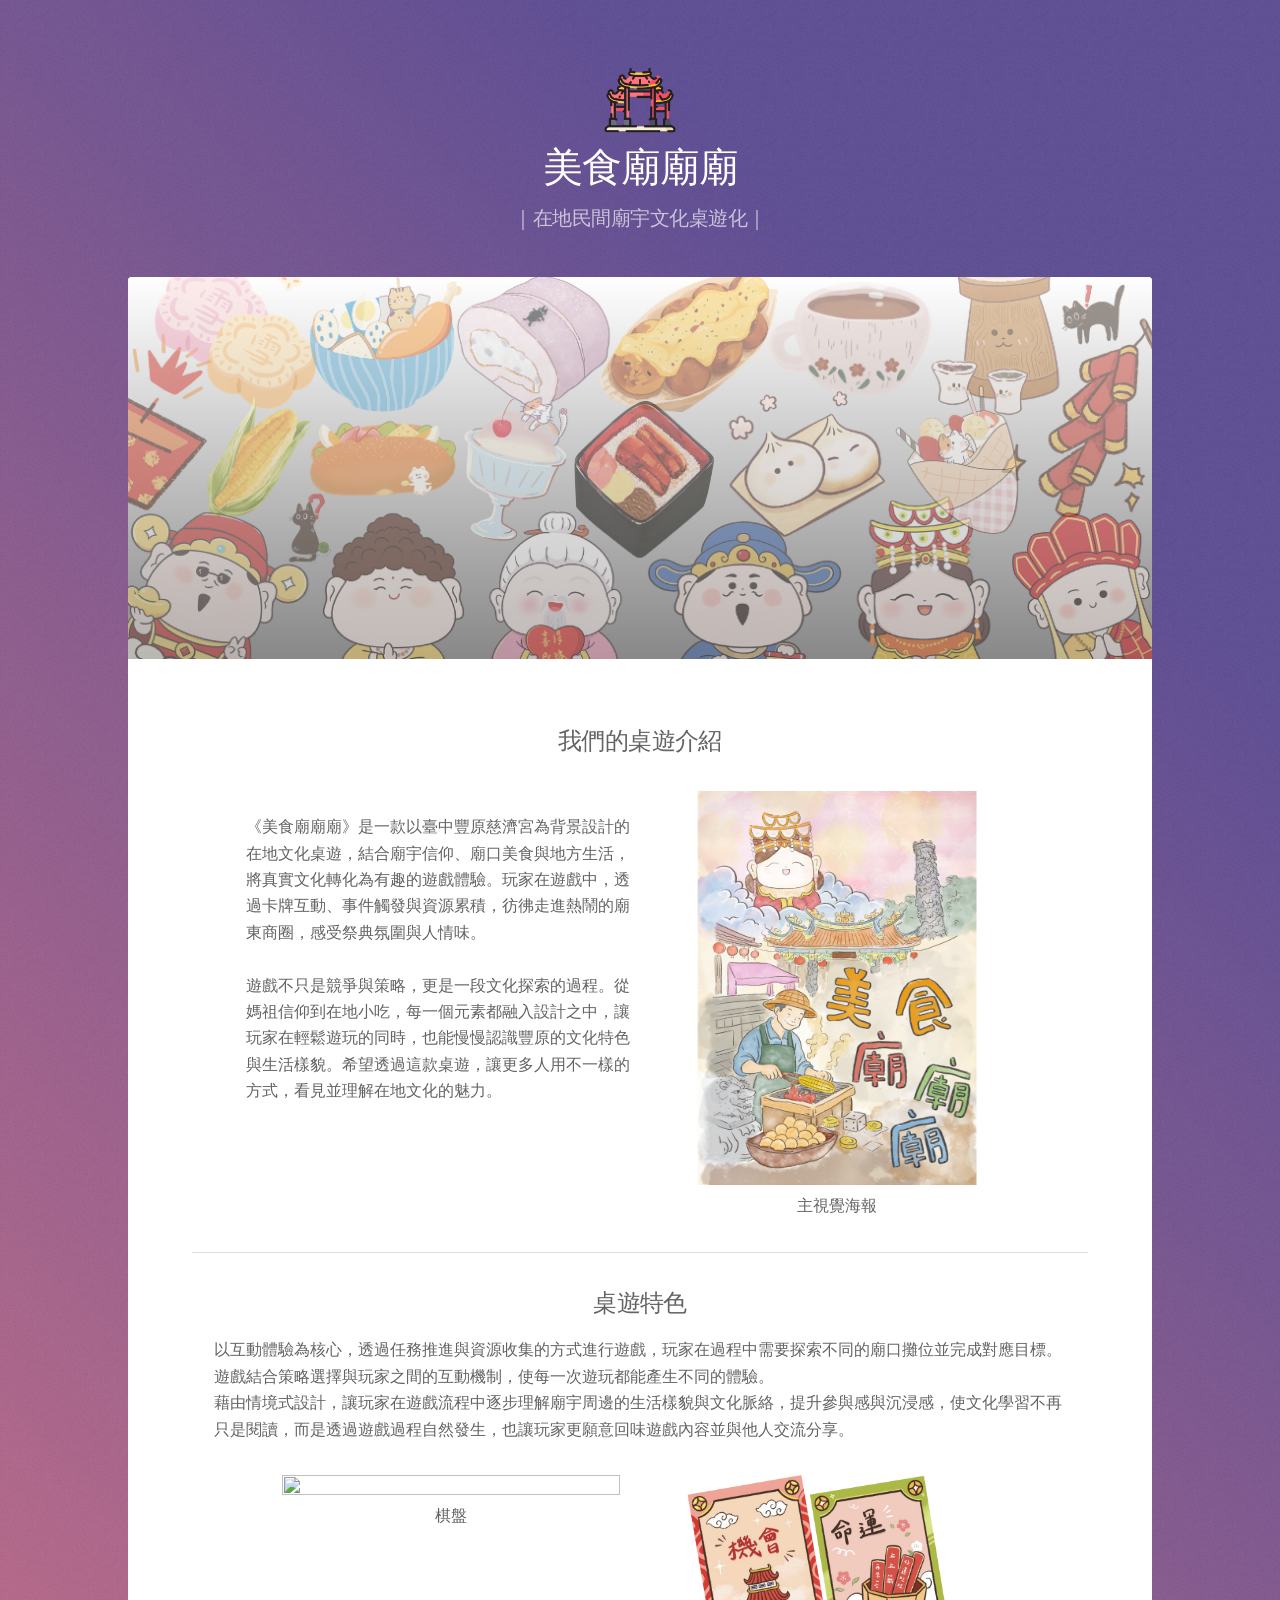
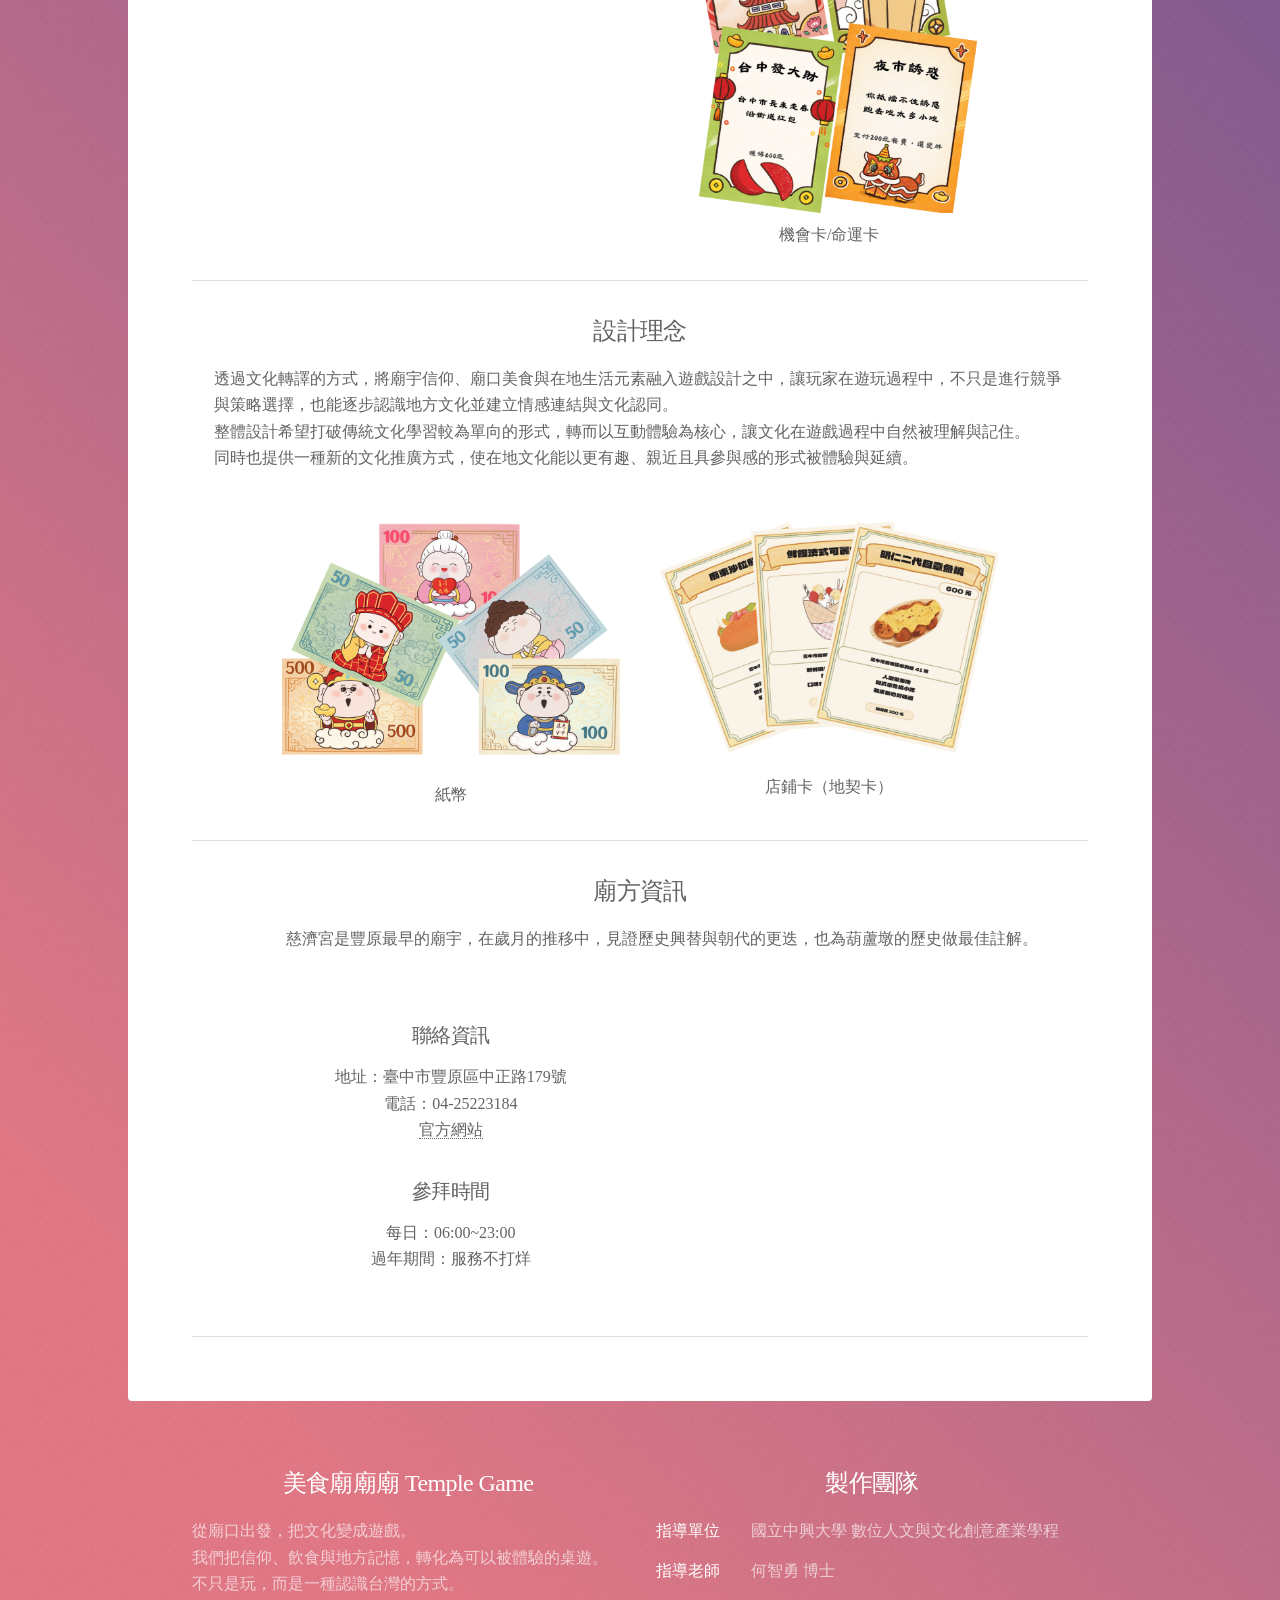
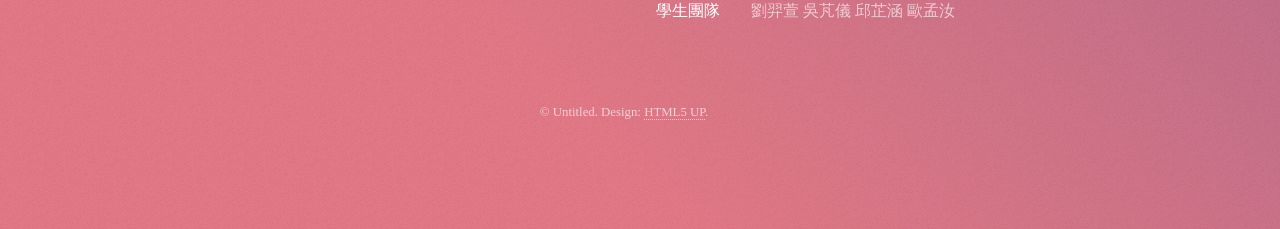
==== generic.html @ 0700f137 "Add files via upload" ====
<!DOCTYPE HTML>
<!--
	Stellar by HTML5 UP
	html5up.net | @ajlkn
	Free for personal and commercial use under the CCA 3.0 license (html5up.net/license)
-->
<html>
	<head>
		<title>Tample-Game</title>
		<meta charset="utf-8" />
		<meta name="viewport" content="width=device-width, initial-scale=1, user-scalable=no" />
		<link rel="stylesheet" href="assets/css/main.css" />
		<noscript><link rel="stylesheet" href="assets/css/noscript.css" /></noscript>
	</head>
	<body class="is-preload">

		<!-- Wrapper -->
			<div id="wrapper">

				<!-- Header -->
					<header id="header">
						<span class="logo"><img src="images/chinese-temple.png"  width="8%" height="8%" alt=""/></span>
						<h1>美食廟廟廟</h1>
						<p>｜在地民間廟宇文化桌遊化｜</p>
					</header>

				<!-- Main -->
					<div id="main">

						<!-- Content -->
							<section id="content" class="main">
								<span class="image main"><img src="images/頁首.png" width="auto" height="auto" alt=""/></span>
								<h2>我們的桌遊介紹</h2>
								<p></p>
								<div class="container1">
									<div class="col1">《美食廟廟廟》是一款以臺中豐原慈濟宮為背景設計的在地文化桌遊，結合廟宇信仰、廟口美食與地方生活，將真實文化轉化為有趣的遊戲體驗。玩家在遊戲中，透過卡牌互動、事件觸發與資源累積，彷彿走進熱鬧的廟東商圈，感受祭典氛圍與人情味。
										<br>
								<br>
								遊戲不只是競爭與策略，更是一段文化探索的過程。從媽祖信仰到在地小吃，每一個元素都融入設計之中，讓玩家在輕鬆遊玩的同時，也能慢慢認識豐原的文化特色與生活樣貌。希望透過這款桌遊，讓更多人用不一樣的方式，看見並理解在地文化的魅力。
									</div>
									<div class="col2"><img src="images/主視覺海報.png" width="100%" height="100%" alt=""/>主視覺海報</div>
									
								</div>
								<hr>
								
								<p></p>
								<h2>桌遊特色</h2>
								<div class="p1">
								<p>以互動體驗為核心，透過任務推進與資源收集的方式進行遊戲，玩家在過程中需要探索不同的廟口攤位並完成對應目標。遊戲結合策略選擇與玩家之間的互動機制，使每一次遊玩都能產生不同的體驗。
								<br>
								藉由情境式設計，讓玩家在遊戲流程中逐步理解廟宇周邊的生活樣貌與文化脈絡，提升參與感與沉浸感，使文化學習不再只是閱讀，而是透過遊戲過程自然發生，也讓玩家更願意回味遊戲內容並與他人交流分享。</p></div>
							  <div class="container2">
								  <div class="col3"><img src="images/棋盤.png" width="100%" height="100%" alt=""/>棋盤</div>
								  <div class="col4"><img src="images/機會命運.png" width="100%" height="100%" alt=""/>機會卡/命運卡</div>
								</div>
								<hr>
								<h2>設計理念</h2>
								<div class="p2">
								<p>透過文化轉譯的方式，將廟宇信仰、廟口美食與在地生活元素融入遊戲設計之中，讓玩家在遊玩過程中，不只是進行競爭與策略選擇，也能逐步認識地方文化並建立情感連結與文化認同。<br>整體設計希望打破傳統文化學習較為單向的形式，轉而以互動體驗為核心，讓文化在遊戲過程中自然被理解與記住。
									<br>同時也提供一種新的文化推廣方式，使在地文化能以更有趣、親近且具參與感的形式被體驗與延續。</p>
									</div>
							  <div class="container3"> 
								  <div class="col5"><img src="images/錢幣.png" width="100%" height="85%" alt=""/>紙幣</div>
								  <div class="col6"><img src="images/店鋪卡.png" width="100%" height="90%" alt=""/>店鋪卡（地契卡）</div>
                                </div>
								<hr>
								<h2>廟方資訊</h2>
								<div class="p3">
								<p>慈濟宮是豐原最早的廟宇，在歲月的推移中，見證歷史興替與朝代的更迭，也為葫蘆墩的歷史做最佳註解。</p>
									</div>
								<div class="container4"> 
								  <div class="col7">
									  <h3>聯絡資訊</h3>
									地址：臺中市豐原區中正路179號
 									<br>電話：04-25223184
									  <br><a href="https://www.fyma.com.tw/index.php">官方網站</a>
									   <p>
									<h3>參拜時間</h3>
									每日：06:00~23:00
									<br>過年期間：服務不打烊
									  </p></div>
								
									
								  <div class="col8"><iframe src="https://www.google.com/maps/embed?pb=!1m14!1m8!1m3!1d14550.87748679937!2d120.718991!3d24.251592!3m2!1i1024!2i768!4f13.1!3m3!1m2!1s0x34691a0f5cfa299f%3A0x69ab580b40ba8747!2z6LGQ5Y6f5oWI5r-f5a6uKOixkOWOn-WqvSk!5e0!3m2!1szh-TW!2stw!4v1776348699461!5m2!1szh-TW!2stw" width="100%" height="100%" style="border:0;" allowfullscreen="" loading="lazy" referrerpolicy="no-referrer-when-downgrade"></iframe>
								  
								  </div>
								
								
								
								
								</div>	
						<hr>
							</section>

					</div>

				<!-- Footer -->
					<footer id="footer">
						<section>
							<h2>美食廟廟廟 Temple Game</h2>
							<p>從廟口出發，把文化變成遊戲。
							<br>我們把信仰、飲食與地方記憶，轉化為可以被體驗的桌遊。
								不只是玩，而是一種認識台灣的方式。</p>
						</section>
						
						<section>
							<h2>製作團隊</h2>
							<dl class="alt">
								<dt>指導單位</dt>
								<dd>國立中興大學 數位人文與文化創意產業學程</dd>
								<dt>指導老師</dt>
								<dd>何智勇 博士</dd>
								<dt>學生團隊</dt>
								<dd>劉羿萱 吳芃儀 邱芷涵 歐孟汝</dd>
							</dl>
							
						</section>
						<p class="copyright">&copy; Untitled. Design: <a href="https://html5up.net">HTML5 UP</a>.</p>
					</footer>

			</div>

		

	</body>
</html>
---- assets/css/main.css ----
@import url(fontawesome-all.min.css);
@import 'https://fonts.googleapis.com/css?family=Source+Sans+Pro:300,400';
@import url("jf_openhuninn_2_1/stylesheet.css");


/*
	Stellar by HTML5 UP
	html5up.net | @ajlkn
	Free for personal and commercial use under the CCA 3.0 license (html5up.net/license)
*/

html, body, div, span, applet, object,
iframe, h1, h2, h3, h4, h5, h6, p, blockquote,
pre, a, abbr, acronym, address, big, cite,
code, del, dfn, em, img, ins, kbd, q, s, samp,
small, strike, strong, sub, sup, tt, var, b,
u, i, center, dl, dt, dd, ol, ul, li, fieldset,
form, label, legend, table, caption, tbody,
tfoot, thead, tr, th, td, article, aside,
canvas, details, embed, figure, figcaption,
footer, header, hgroup, menu, nav, output, ruby,
section, summary, time, mark, audio, video {
    margin: 0;
    padding: 0;
    border: 0;
    font-size: 100%;
    font-family: "jf openhuninn 2 1";
    vertical-align: baseline;
}



article, aside, details, figcaption, figure,
footer, header, hgroup, menu, nav, section {
	display: block;}

body {
	line-height: 1;
}
h2 {
    text-align: center;
    font-family: "jf openhuninn 2 1";
}
.container1 {
    width: 88%;
    margin-left: auto;
    margin-right: auto;
    display: flex;
    height: 30%;
}
.col1 {
    flex: 1;
    width: 15%;
    height: 15%;
    text-align: left;
    padding-top: 3%;
}
.col2 {
    flex: 1;
    width: 23%;
    height: 21%;
    text-align: center;
}
.col2{width:120%; height:120%}
.col2 img{transform:scale(1,1);transition:all 1s ease-out}
.col2 img:hover{transform:scale(1.2,1.2);}

.container2{
    width: 80%;
    margin-left: auto;
    margin-right: auto;
    display: flex;
    height: 30%;
}
.col3 {
    flex: 1;
    width: 15%;
    height: 15%;
    text-align: center;
    margin-right: 20px;
}
.col3{width:120%; height:120%}
.col3 img{;transition: all 1s ease-out;}
.col3 img:hover{transform:scale(1.2,1.2);}

.col4 {
    flex: 1;
    width: 15%;
    height: 15%;
    text-align: center;
    margin-left: 20px;
}
.col4{width:120%; height:120%}
.col4 img{transition: all 1s ease-out;}
.col4 img:hover{transform:scale(1.2,1.2);}

.container3{
    width: 80%;
    margin-left: auto;
    margin-right: auto;
    display: flex;
    height: 30%;
}
.col5 {
    flex: 1;
    width: 15%;
    height: 15%;
    text-align: center;
    margin-right: 20px;
}
.col5{width:120%; height:120%}
.col5 img{;transition: all 1s ease-out;}
.col5 img:hover{transform:scale(1.2,1.2);}

.col6 {
    flex: 1;
    width: 15%;
    height: 15%;
    text-align: center;
    margin-left: 20px;
}
.col6{width:120%; height:120%}
.col6 img{transition: all 1s ease-out;}
.col6 img:hover{transform:scale(1.2,1.2);}

.container4{
    width: 80%;
    margin-left: auto;
    margin-right: auto;
    display: flex;
    height: 100%;
}
.col7 {
    flex: 1;
    width: 15%;
    height: 15%;
    text-align: center;
    margin-right: 20px;
    margin-top: 5%;
}

.col8 {
    flex: 1;
    text-align: center;
    margin-left: 20px;
}
.container5 {
    width: 88%;
    margin-left: auto;
    margin-right: auto;
    display: flex;
    height: 30%;
}
.col9 {
    flex: 1;
    height: 30%;
    text-align: left;
    padding-top: 3%;
    margin-right: 4%;
}
.col10 {
    flex: 1;
    width: 15%;
    height: 15%;
    text-align: center;
    margin-left: 5%;
}
.col10{width:120%; height:120%}
.col10 img{transition: all 1s ease-out;}
.col10 img:hover{transform:scale(1.2,1.2);}

.container6 {
	 width: 88%;
    margin-left: auto;
    margin-right: auto;
    display: flex;
    height: 30%;
}
.col11 {
	 flex: 1;
    height: 30%;
    text-align: left;
    padding-top: 3%;
    margin-right: 4%;

}
.col12 {
	flex: 1;
    width: 15%;
    height: 15%;
    text-align: center;
    margin-left: 5%;
}
.col12{width:120%; height:120%}
.col12 img{transition: all 1s ease-out;}
.col12 img:hover{transform:scale(1.2,1.2);}

.container7 {
	width: 80%;
    margin-left: auto;
    margin-right: auto;
    display: flex;
    height: 100%;
}
.col13 {
    flex: 1;
    width: 15%;
    height: 15%;
    text-align: center;
    margin-right: 20px;
}

.col14 {
	flex: 1;
    text-align: center;
    margin-left: 20px;
}



















ol, ul {
	list-style: none;
}

section .alt dt {
    padding-left: 0px;
    padding-right: 0px;
    min-width: 22%;


}


blockquote, q {
	quotes: none;
}

	blockquote:before, blockquote:after, q:before, q:after {
		content: '';
		content: none;
	}

table {
	border-collapse: collapse;
	border-spacing: 0;
}

body {
	-webkit-text-size-adjust: none;
}

mark {
	background-color: transparent;
	color: inherit;
}

input::-moz-focus-inner {
	border: 0;
	padding: 0;
}

input, select, textarea {
	-moz-appearance: none;
	-webkit-appearance: none;
	-ms-appearance: none;
	appearance: none;
}

/* Basic */

	@-ms-viewport {
		width: device-width;
	}

	body {
		-ms-overflow-style: scrollbar;
	}
.p1 {
    width: 95%;
    margin-left: auto;
    margin-right: auto;

}
.p2 {
    width: 95%;
    margin-left: auto;
    margin-right: auto;
}
.p3 {
    margin-right: auto;
    margin-left: auto;
    text-align: center;
    min-width: 105%;
}









	@media screen and (max-width: 480px) {

		html, body {
			min-width: 320px;
		}

	}

	html {
		box-sizing: border-box;
	}

	*, *:before, *:after {
		box-sizing: inherit;
	}

	body {
		background-color: #935d8c;
		background-image: url("images/overlay.png"), -moz-linear-gradient(45deg, #e37682 15%, #5f4d93 85%);
		background-image: url("images/overlay.png"), -webkit-linear-gradient(45deg, #e37682 15%, #5f4d93 85%);
		background-image: url("images/overlay.png"), -ms-linear-gradient(45deg, #e37682 15%, #5f4d93 85%);
		background-image: url("images/overlay.png"), linear-gradient(45deg, #e37682 15%, #5f4d93 85%);
	}

		body.is-preload *, body.is-preload *:before, body.is-preload *:after {
			-moz-animation: none !important;
			-webkit-animation: none !important;
			-ms-animation: none !important;
			animation: none !important;
			-moz-transition: none !important;
			-webkit-transition: none !important;
			-ms-transition: none !important;
			transition: none !important;
		}

/* Type */

	body {
		background-color: #935d8c;
		color: rgba(255, 255, 255, 0.65);
	}

	body, input, select, textarea {
		font-family: "Source Sans Pro", Helvetica, sans-serif;
		font-size: 17pt;
		font-weight: 300;
		line-height: 1.65;
	}

		@media screen and (max-width: 1680px) {

			body, input, select, textarea {
				font-size: 14pt;
			}

		}

		@media screen and (max-width: 1280px) {

			body, input, select, textarea {
				font-size: 12pt;
			}

		}

		@media screen and (max-width: 360px) {

			body, input, select, textarea {
				font-size: 11pt;
			}

		}

	a {
		-moz-transition: color 0.2s ease, border-bottom 0.2s ease;
		-webkit-transition: color 0.2s ease, border-bottom 0.2s ease;
		-ms-transition: color 0.2s ease, border-bottom 0.2s ease;
		transition: color 0.2s ease, border-bottom 0.2s ease;
		text-decoration: none;
		border-bottom: dotted 1px;
		color: inherit;
	}

		a:hover {
			border-bottom-color: transparent;
		}

	strong, b {
		font-weight: 400;
	}

	em, i {
		font-style: italic;
	}

	p {
		margin: 0 0 2em 0;
	}

		p.content {
			-moz-columns: 20em 2;
			-webkit-columns: 20em 2;
			-ms-columns: 20em 2;
			columns: 20em 2;
			-moz-column-gap: 2em;
			-webkit-column-gap: 2em;
			-ms-column-gap: 2em;
			column-gap: 2em;
			text-align: justify;
		}

	h1, h2, h3, h4, h5, h6 {
		font-weight: 300;
		line-height: 1.5;
		margin: 0 0 0.7em 0;
		letter-spacing: -0.025em;
	}

		h1 a, h2 a, h3 a, h4 a, h5 a, h6 a {
			color: inherit;
			text-decoration: none;
		}

	h1 {
		font-size: 2.5em;
		line-height: 1.2;
	}

	h2 {
		font-size: 1.5em;
	}

	h3 {
		font-size: 1.25em;
	}

	h4 {
		font-size: 1.1em;
	}

	h5 {
		font-size: 0.9em;
	}

	h6 {
		font-size: 0.7em;
	}

	@media screen and (max-width: 736px) {

		h1 {
			font-size: 2em;
		}

	}

	sub {
		font-size: 0.8em;
		position: relative;
		top: 0.5em;
	}

	sup {
		font-size: 0.8em;
		position: relative;
		top: -0.5em;
	}

	blockquote {
		border-left: solid 4px;
		font-style: italic;
		margin: 0 0 2em 0;
		padding: 0.5em 0 0.5em 2em;
	}

	code {
		border-radius: 8px;
		border: solid 1px;
		font-family: "Courier New", monospace;
		font-size: 0.9em;
		margin: 0 0.25em;
		padding: 0.25em 0.65em;
	}

	pre {
		-webkit-overflow-scrolling: touch;
		font-family: "Courier New", monospace;
		font-size: 0.9em;
		margin: 0 0 2em 0;
	}

		pre code {
			display: block;
			line-height: 1.75;
			padding: 1em 1.5em;
			overflow-x: auto;
		}

	hr {
		border: 0;
		border-bottom: solid 1px;
		margin: 2em 0;
	}

		hr.major {
			margin: 3em 0;
		}

	.align-left {
		text-align: left;
	}

	.align-center {
		text-align: center;
	}

	.align-right {
		text-align: right;
	}

	input, select, textarea {
		color: #ffffff;
	}

	a:hover {
		color: #ffffff;
	}

	strong, b {
		color: #ffffff;
	}

	h1, h2, h3, h4, h5, h6 {
		color: #ffffff;
	}

	blockquote {
		border-left-color: rgba(255, 255, 255, 0.35);
	}

	code {
		background: rgba(255, 255, 255, 0.075);
		border-color: rgba(255, 255, 255, 0.35);
	}

	hr {
		border-bottom-color: rgba(255, 255, 255, 0.35);
	}

/* Row */

	.row {
		display: flex;
		flex-wrap: wrap;
		box-sizing: border-box;
		align-items: stretch;
	}

		.row > * {
			box-sizing: border-box;
		}

		.row.gtr-uniform > * > :last-child {
			margin-bottom: 0;
		}

		.row.aln-left {
			justify-content: flex-start;
		}

		.row.aln-center {
			justify-content: center;
		}

		.row.aln-right {
			justify-content: flex-end;
		}

		.row.aln-top {
			align-items: flex-start;
		}

		.row.aln-middle {
			align-items: center;
		}

		.row.aln-bottom {
			align-items: flex-end;
		}

		.row > .imp {
			order: -1;
		}

		.row > .col-1 {
			width: 8.33333%;
		}

		.row > .off-1 {
			margin-left: 8.33333%;
		}

		.row > .col-2 {
			width: 16.66667%;
		}

		.row > .off-2 {
			margin-left: 16.66667%;
		}

		.row > .col-3 {
			width: 25%;
		}

		.row > .off-3 {
			margin-left: 25%;
		}

		.row > .col-4 {
			width: 33.33333%;
		}

		.row > .off-4 {
			margin-left: 33.33333%;
		}

		.row > .col-5 {
			width: 41.66667%;
		}

		.row > .off-5 {
			margin-left: 41.66667%;
		}

		.row > .col-6 {
			width: 50%;
		}

		.row > .off-6 {
			margin-left: 50%;
		}

		.row > .col-7 {
			width: 58.33333%;
		}

		.row > .off-7 {
			margin-left: 58.33333%;
		}

		.row > .col-8 {
			width: 66.66667%;
		}

		.row > .off-8 {
			margin-left: 66.66667%;
		}

		.row > .col-9 {
			width: 75%;
		}

		.row > .off-9 {
			margin-left: 75%;
		}

		.row > .col-10 {
			width: 83.33333%;
		}

		.row > .off-10 {
			margin-left: 83.33333%;
		}

		.row > .col-11 {
			width: 91.66667%;
		}

		.row > .off-11 {
			margin-left: 91.66667%;
		}

		.row > .col-12 {
			width: 100%;
		}

		.row > .off-12 {
			margin-left: 100%;
		}

		.row.gtr-0 {
			margin-top: 0;
			margin-left: 0em;
		}

			.row.gtr-0 > * {
				padding: 0 0 0 0em;
			}

			.row.gtr-0.gtr-uniform {
				margin-top: 0em;
			}

				.row.gtr-0.gtr-uniform > * {
					padding-top: 0em;
				}

		.row.gtr-25 {
			margin-top: 0;
			margin-left: -0.375em;
		}

			.row.gtr-25 > * {
				padding: 0 0 0 0.375em;
			}

			.row.gtr-25.gtr-uniform {
				margin-top: -0.375em;
			}

				.row.gtr-25.gtr-uniform > * {
					padding-top: 0.375em;
				}

		.row.gtr-50 {
			margin-top: 0;
			margin-left: -0.75em;
		}

			.row.gtr-50 > * {
				padding: 0 0 0 0.75em;
			}

			.row.gtr-50.gtr-uniform {
				margin-top: -0.75em;
			}

				.row.gtr-50.gtr-uniform > * {
					padding-top: 0.75em;
				}

		.row {
			margin-top: 0;
			margin-left: -1.5em;
		}

			.row > * {
				padding: 0 0 0 1.5em;
			}

			.row.gtr-uniform {
				margin-top: -1.5em;
			}

				.row.gtr-uniform > * {
					padding-top: 1.5em;
				}

		.row.gtr-150 {
			margin-top: 0;
			margin-left: -2.25em;
		}

			.row.gtr-150 > * {
				padding: 0 0 0 2.25em;
			}

			.row.gtr-150.gtr-uniform {
				margin-top: -2.25em;
			}

				.row.gtr-150.gtr-uniform > * {
					padding-top: 2.25em;
				}

		.row.gtr-200 {
			margin-top: 0;
			margin-left: -3em;
		}

			.row.gtr-200 > * {
				padding: 0 0 0 3em;
			}

			.row.gtr-200.gtr-uniform {
				margin-top: -3em;
			}

				.row.gtr-200.gtr-uniform > * {
					padding-top: 3em;
				}

		@media screen and (max-width: 1680px) {

			.row {
				display: flex;
				flex-wrap: wrap;
				box-sizing: border-box;
				align-items: stretch;
			}

				.row > * {
					box-sizing: border-box;
				}

				.row.gtr-uniform > * > :last-child {
					margin-bottom: 0;
				}

				.row.aln-left {
					justify-content: flex-start;
				}

				.row.aln-center {
					justify-content: center;
				}

				.row.aln-right {
					justify-content: flex-end;
				}

				.row.aln-top {
					align-items: flex-start;
				}

				.row.aln-middle {
					align-items: center;
				}

				.row.aln-bottom {
					align-items: flex-end;
				}

				.row > .imp-xlarge {
					order: -1;
				}

				.row > .col-1-xlarge {
					width: 8.33333%;
				}

				.row > .off-1-xlarge {
					margin-left: 8.33333%;
				}

				.row > .col-2-xlarge {
					width: 16.66667%;
				}

				.row > .off-2-xlarge {
					margin-left: 16.66667%;
				}

				.row > .col-3-xlarge {
					width: 25%;
				}

				.row > .off-3-xlarge {
					margin-left: 25%;
				}

				.row > .col-4-xlarge {
					width: 33.33333%;
				}

				.row > .off-4-xlarge {
					margin-left: 33.33333%;
				}

				.row > .col-5-xlarge {
					width: 41.66667%;
				}

				.row > .off-5-xlarge {
					margin-left: 41.66667%;
				}

				.row > .col-6-xlarge {
					width: 50%;
				}

				.row > .off-6-xlarge {
					margin-left: 50%;
				}

				.row > .col-7-xlarge {
					width: 58.33333%;
				}

				.row > .off-7-xlarge {
					margin-left: 58.33333%;
				}

				.row > .col-8-xlarge {
					width: 66.66667%;
				}

				.row > .off-8-xlarge {
					margin-left: 66.66667%;
				}

				.row > .col-9-xlarge {
					width: 75%;
				}

				.row > .off-9-xlarge {
					margin-left: 75%;
				}

				.row > .col-10-xlarge {
					width: 83.33333%;
				}

				.row > .off-10-xlarge {
					margin-left: 83.33333%;
				}

				.row > .col-11-xlarge {
					width: 91.66667%;
				}

				.row > .off-11-xlarge {
					margin-left: 91.66667%;
				}

				.row > .col-12-xlarge {
					width: 100%;
				}

				.row > .off-12-xlarge {
					margin-left: 100%;
				}

				.row.gtr-0 {
					margin-top: 0;
					margin-left: 0em;
				}

					.row.gtr-0 > * {
						padding: 0 0 0 0em;
					}

					.row.gtr-0.gtr-uniform {
						margin-top: 0em;
					}

						.row.gtr-0.gtr-uniform > * {
							padding-top: 0em;
						}

				.row.gtr-25 {
					margin-top: 0;
					margin-left: -0.375em;
				}

					.row.gtr-25 > * {
						padding: 0 0 0 0.375em;
					}

					.row.gtr-25.gtr-uniform {
						margin-top: -0.375em;
					}

						.row.gtr-25.gtr-uniform > * {
							padding-top: 0.375em;
						}

				.row.gtr-50 {
					margin-top: 0;
					margin-left: -0.75em;
				}

					.row.gtr-50 > * {
						padding: 0 0 0 0.75em;
					}

					.row.gtr-50.gtr-uniform {
						margin-top: -0.75em;
					}

						.row.gtr-50.gtr-uniform > * {
							padding-top: 0.75em;
						}

				.row {
					margin-top: 0;
					margin-left: -1.5em;
				}

					.row > * {
						padding: 0 0 0 1.5em;
					}

					.row.gtr-uniform {
						margin-top: -1.5em;
					}

						.row.gtr-uniform > * {
							padding-top: 1.5em;
						}

				.row.gtr-150 {
					margin-top: 0;
					margin-left: -2.25em;
				}

					.row.gtr-150 > * {
						padding: 0 0 0 2.25em;
					}

					.row.gtr-150.gtr-uniform {
						margin-top: -2.25em;
					}

						.row.gtr-150.gtr-uniform > * {
							padding-top: 2.25em;
						}

				.row.gtr-200 {
					margin-top: 0;
					margin-left: -3em;
				}

					.row.gtr-200 > * {
						padding: 0 0 0 3em;
					}

					.row.gtr-200.gtr-uniform {
						margin-top: -3em;
					}

						.row.gtr-200.gtr-uniform > * {
							padding-top: 3em;
						}

		}

		@media screen and (max-width: 1280px) {

			.row {
				display: flex;
				flex-wrap: wrap;
				box-sizing: border-box;
				align-items: stretch;
			}

				.row > * {
					box-sizing: border-box;
				}

				.row.gtr-uniform > * > :last-child {
					margin-bottom: 0;
				}

				.row.aln-left {
					justify-content: flex-start;
				}

				.row.aln-center {
					justify-content: center;
				}

				.row.aln-right {
					justify-content: flex-end;
				}

				.row.aln-top {
					align-items: flex-start;
				}

				.row.aln-middle {
					align-items: center;
				}

				.row.aln-bottom {
					align-items: flex-end;
				}

				.row > .imp-large {
					order: -1;
				}

				.row > .col-1-large {
					width: 8.33333%;
				}

				.row > .off-1-large {
					margin-left: 8.33333%;
				}

				.row > .col-2-large {
					width: 16.66667%;
				}

				.row > .off-2-large {
					margin-left: 16.66667%;
				}

				.row > .col-3-large {
					width: 25%;
				}

				.row > .off-3-large {
					margin-left: 25%;
				}

				.row > .col-4-large {
					width: 33.33333%;
				}

				.row > .off-4-large {
					margin-left: 33.33333%;
				}

				.row > .col-5-large {
					width: 41.66667%;
				}

				.row > .off-5-large {
					margin-left: 41.66667%;
				}

				.row > .col-6-large {
					width: 50%;
				}

				.row > .off-6-large {
					margin-left: 50%;
				}

				.row > .col-7-large {
					width: 58.33333%;
				}

				.row > .off-7-large {
					margin-left: 58.33333%;
				}

				.row > .col-8-large {
					width: 66.66667%;
				}

				.row > .off-8-large {
					margin-left: 66.66667%;
				}

				.row > .col-9-large {
					width: 75%;
				}

				.row > .off-9-large {
					margin-left: 75%;
				}

				.row > .col-10-large {
					width: 83.33333%;
				}

				.row > .off-10-large {
					margin-left: 83.33333%;
				}

				.row > .col-11-large {
					width: 91.66667%;
				}

				.row > .off-11-large {
					margin-left: 91.66667%;
				}

				.row > .col-12-large {
					width: 100%;
				}

				.row > .off-12-large {
					margin-left: 100%;
				}

				.row.gtr-0 {
					margin-top: 0;
					margin-left: 0em;
				}

					.row.gtr-0 > * {
						padding: 0 0 0 0em;
					}

					.row.gtr-0.gtr-uniform {
						margin-top: 0em;
					}

						.row.gtr-0.gtr-uniform > * {
							padding-top: 0em;
						}

				.row.gtr-25 {
					margin-top: 0;
					margin-left: -0.375em;
				}

					.row.gtr-25 > * {
						padding: 0 0 0 0.375em;
					}

					.row.gtr-25.gtr-uniform {
						margin-top: -0.375em;
					}

						.row.gtr-25.gtr-uniform > * {
							padding-top: 0.375em;
						}

				.row.gtr-50 {
					margin-top: 0;
					margin-left: -0.75em;
				}

					.row.gtr-50 > * {
						padding: 0 0 0 0.75em;
					}

					.row.gtr-50.gtr-uniform {
						margin-top: -0.75em;
					}

						.row.gtr-50.gtr-uniform > * {
							padding-top: 0.75em;
						}

				.row {
					margin-top: 0;
					margin-left: -1.5em;
				}

					.row > * {
						padding: 0 0 0 1.5em;
					}

					.row.gtr-uniform {
						margin-top: -1.5em;
					}

						.row.gtr-uniform > * {
							padding-top: 1.5em;
						}

				.row.gtr-150 {
					margin-top: 0;
					margin-left: -2.25em;
				}

					.row.gtr-150 > * {
						padding: 0 0 0 2.25em;
					}

					.row.gtr-150.gtr-uniform {
						margin-top: -2.25em;
					}

						.row.gtr-150.gtr-uniform > * {
							padding-top: 2.25em;
						}

				.row.gtr-200 {
					margin-top: 0;
					margin-left: -3em;
				}

					.row.gtr-200 > * {
						padding: 0 0 0 3em;
					}

					.row.gtr-200.gtr-uniform {
						margin-top: -3em;
					}

						.row.gtr-200.gtr-uniform > * {
							padding-top: 3em;
						}

		}

		@media screen and (max-width: 980px) {

			.row {
				display: flex;
				flex-wrap: wrap;
				box-sizing: border-box;
				align-items: stretch;
			}

				.row > * {
					box-sizing: border-box;
				}

				.row.gtr-uniform > * > :last-child {
					margin-bottom: 0;
				}

				.row.aln-left {
					justify-content: flex-start;
				}

				.row.aln-center {
					justify-content: center;
				}

				.row.aln-right {
					justify-content: flex-end;
				}

				.row.aln-top {
					align-items: flex-start;
				}

				.row.aln-middle {
					align-items: center;
				}

				.row.aln-bottom {
					align-items: flex-end;
				}

				.row > .imp-medium {
					order: -1;
				}

				.row > .col-1-medium {
					width: 8.33333%;
				}

				.row > .off-1-medium {
					margin-left: 8.33333%;
				}

				.row > .col-2-medium {
					width: 16.66667%;
				}

				.row > .off-2-medium {
					margin-left: 16.66667%;
				}

				.row > .col-3-medium {
					width: 25%;
				}

				.row > .off-3-medium {
					margin-left: 25%;
				}

				.row > .col-4-medium {
					width: 33.33333%;
				}

				.row > .off-4-medium {
					margin-left: 33.33333%;
				}

				.row > .col-5-medium {
					width: 41.66667%;
				}

				.row > .off-5-medium {
					margin-left: 41.66667%;
				}

				.row > .col-6-medium {
					width: 50%;
				}

				.row > .off-6-medium {
					margin-left: 50%;
				}

				.row > .col-7-medium {
					width: 58.33333%;
				}

				.row > .off-7-medium {
					margin-left: 58.33333%;
				}

				.row > .col-8-medium {
					width: 66.66667%;
				}

				.row > .off-8-medium {
					margin-left: 66.66667%;
				}

				.row > .col-9-medium {
					width: 75%;
				}

				.row > .off-9-medium {
					margin-left: 75%;
				}

				.row > .col-10-medium {
					width: 83.33333%;
				}

				.row > .off-10-medium {
					margin-left: 83.33333%;
				}

				.row > .col-11-medium {
					width: 91.66667%;
				}

				.row > .off-11-medium {
					margin-left: 91.66667%;
				}

				.row > .col-12-medium {
					width: 100%;
				}

				.row > .off-12-medium {
					margin-left: 100%;
				}

				.row.gtr-0 {
					margin-top: 0;
					margin-left: 0em;
				}

					.row.gtr-0 > * {
						padding: 0 0 0 0em;
					}

					.row.gtr-0.gtr-uniform {
						margin-top: 0em;
					}

						.row.gtr-0.gtr-uniform > * {
							padding-top: 0em;
						}

				.row.gtr-25 {
					margin-top: 0;
					margin-left: -0.375em;
				}

					.row.gtr-25 > * {
						padding: 0 0 0 0.375em;
					}

					.row.gtr-25.gtr-uniform {
						margin-top: -0.375em;
					}

						.row.gtr-25.gtr-uniform > * {
							padding-top: 0.375em;
						}

				.row.gtr-50 {
					margin-top: 0;
					margin-left: -0.75em;
				}

					.row.gtr-50 > * {
						padding: 0 0 0 0.75em;
					}

					.row.gtr-50.gtr-uniform {
						margin-top: -0.75em;
					}

						.row.gtr-50.gtr-uniform > * {
							padding-top: 0.75em;
						}

				.row {
					margin-top: 0;
					margin-left: -1.5em;
				}

					.row > * {
						padding: 0 0 0 1.5em;
					}

					.row.gtr-uniform {
						margin-top: -1.5em;
					}

						.row.gtr-uniform > * {
							padding-top: 1.5em;
						}

				.row.gtr-150 {
					margin-top: 0;
					margin-left: -2.25em;
				}

					.row.gtr-150 > * {
						padding: 0 0 0 2.25em;
					}

					.row.gtr-150.gtr-uniform {
						margin-top: -2.25em;
					}

						.row.gtr-150.gtr-uniform > * {
							padding-top: 2.25em;
						}

				.row.gtr-200 {
					margin-top: 0;
					margin-left: -3em;
				}

					.row.gtr-200 > * {
						padding: 0 0 0 3em;
					}

					.row.gtr-200.gtr-uniform {
						margin-top: -3em;
					}

						.row.gtr-200.gtr-uniform > * {
							padding-top: 3em;
						}

		}

		@media screen and (max-width: 736px) {

			.row {
				display: flex;
				flex-wrap: wrap;
				box-sizing: border-box;
				align-items: stretch;
			}

				.row > * {
					box-sizing: border-box;
				}

				.row.gtr-uniform > * > :last-child {
					margin-bottom: 0;
				}

				.row.aln-left {
					justify-content: flex-start;
				}

				.row.aln-center {
					justify-content: center;
				}

				.row.aln-right {
					justify-content: flex-end;
				}

				.row.aln-top {
					align-items: flex-start;
				}

				.row.aln-middle {
					align-items: center;
				}

				.row.aln-bottom {
					align-items: flex-end;
				}

				.row > .imp-small {
					order: -1;
				}

				.row > .col-1-small {
					width: 8.33333%;
				}

				.row > .off-1-small {
					margin-left: 8.33333%;
				}

				.row > .col-2-small {
					width: 16.66667%;
				}

				.row > .off-2-small {
					margin-left: 16.66667%;
				}

				.row > .col-3-small {
					width: 25%;
				}

				.row > .off-3-small {
					margin-left: 25%;
				}

				.row > .col-4-small {
					width: 33.33333%;
				}

				.row > .off-4-small {
					margin-left: 33.33333%;
				}

				.row > .col-5-small {
					width: 41.66667%;
				}

				.row > .off-5-small {
					margin-left: 41.66667%;
				}

				.row > .col-6-small {
					width: 50%;
				}

				.row > .off-6-small {
					margin-left: 50%;
				}

				.row > .col-7-small {
					width: 58.33333%;
				}

				.row > .off-7-small {
					margin-left: 58.33333%;
				}

				.row > .col-8-small {
					width: 66.66667%;
				}

				.row > .off-8-small {
					margin-left: 66.66667%;
				}

				.row > .col-9-small {
					width: 75%;
				}

				.row > .off-9-small {
					margin-left: 75%;
				}

				.row > .col-10-small {
					width: 83.33333%;
				}

				.row > .off-10-small {
					margin-left: 83.33333%;
				}

				.row > .col-11-small {
					width: 91.66667%;
				}

				.row > .off-11-small {
					margin-left: 91.66667%;
				}

				.row > .col-12-small {
					width: 100%;
				}

				.row > .off-12-small {
					margin-left: 100%;
				}

				.row.gtr-0 {
					margin-top: 0;
					margin-left: 0em;
				}

					.row.gtr-0 > * {
						padding: 0 0 0 0em;
					}

					.row.gtr-0.gtr-uniform {
						margin-top: 0em;
					}

						.row.gtr-0.gtr-uniform > * {
							padding-top: 0em;
						}

				.row.gtr-25 {
					margin-top: 0;
					margin-left: -0.25em;
				}

					.row.gtr-25 > * {
						padding: 0 0 0 0.25em;
					}

					.row.gtr-25.gtr-uniform {
						margin-top: -0.25em;
					}

						.row.gtr-25.gtr-uniform > * {
							padding-top: 0.25em;
						}

				.row.gtr-50 {
					margin-top: 0;
					margin-left: -0.5em;
				}

					.row.gtr-50 > * {
						padding: 0 0 0 0.5em;
					}

					.row.gtr-50.gtr-uniform {
						margin-top: -0.5em;
					}

						.row.gtr-50.gtr-uniform > * {
							padding-top: 0.5em;
						}

				.row {
					margin-top: 0;
					margin-left: -1em;
				}

					.row > * {
						padding: 0 0 0 1em;
					}

					.row.gtr-uniform {
						margin-top: -1em;
					}

						.row.gtr-uniform > * {
							padding-top: 1em;
						}

				.row.gtr-150 {
					margin-top: 0;
					margin-left: -1.5em;
				}

					.row.gtr-150 > * {
						padding: 0 0 0 1.5em;
					}

					.row.gtr-150.gtr-uniform {
						margin-top: -1.5em;
					}

						.row.gtr-150.gtr-uniform > * {
							padding-top: 1.5em;
						}

				.row.gtr-200 {
					margin-top: 0;
					margin-left: -2em;
				}

					.row.gtr-200 > * {
						padding: 0 0 0 2em;
					}

					.row.gtr-200.gtr-uniform {
						margin-top: -2em;
					}

						.row.gtr-200.gtr-uniform > * {
							padding-top: 2em;
						}

		}

		@media screen and (max-width: 480px) {

			.row {
				display: flex;
				flex-wrap: wrap;
				box-sizing: border-box;
				align-items: stretch;
			}

				.row > * {
					box-sizing: border-box;
				}

				.row.gtr-uniform > * > :last-child {
					margin-bottom: 0;
				}

				.row.aln-left {
					justify-content: flex-start;
				}

				.row.aln-center {
					justify-content: center;
				}

				.row.aln-right {
					justify-content: flex-end;
				}

				.row.aln-top {
					align-items: flex-start;
				}

				.row.aln-middle {
					align-items: center;
				}

				.row.aln-bottom {
					align-items: flex-end;
				}

				.row > .imp-xsmall {
					order: -1;
				}

				.row > .col-1-xsmall {
					width: 8.33333%;
				}

				.row > .off-1-xsmall {
					margin-left: 8.33333%;
				}

				.row > .col-2-xsmall {
					width: 16.66667%;
				}

				.row > .off-2-xsmall {
					margin-left: 16.66667%;
				}

				.row > .col-3-xsmall {
					width: 25%;
				}

				.row > .off-3-xsmall {
					margin-left: 25%;
				}

				.row > .col-4-xsmall {
					width: 33.33333%;
				}

				.row > .off-4-xsmall {
					margin-left: 33.33333%;
				}

				.row > .col-5-xsmall {
					width: 41.66667%;
				}

				.row > .off-5-xsmall {
					margin-left: 41.66667%;
				}

				.row > .col-6-xsmall {
					width: 50%;
				}

				.row > .off-6-xsmall {
					margin-left: 50%;
				}

				.row > .col-7-xsmall {
					width: 58.33333%;
				}

				.row > .off-7-xsmall {
					margin-left: 58.33333%;
				}

				.row > .col-8-xsmall {
					width: 66.66667%;
				}

				.row > .off-8-xsmall {
					margin-left: 66.66667%;
				}

				.row > .col-9-xsmall {
					width: 75%;
				}

				.row > .off-9-xsmall {
					margin-left: 75%;
				}

				.row > .col-10-xsmall {
					width: 83.33333%;
				}

				.row > .off-10-xsmall {
					margin-left: 83.33333%;
				}

				.row > .col-11-xsmall {
					width: 91.66667%;
				}

				.row > .off-11-xsmall {
					margin-left: 91.66667%;
				}

				.row > .col-12-xsmall {
					width: 100%;
				}

				.row > .off-12-xsmall {
					margin-left: 100%;
				}

				.row.gtr-0 {
					margin-top: 0;
					margin-left: 0em;
				}

					.row.gtr-0 > * {
						padding: 0 0 0 0em;
					}

					.row.gtr-0.gtr-uniform {
						margin-top: 0em;
					}

						.row.gtr-0.gtr-uniform > * {
							padding-top: 0em;
						}

				.row.gtr-25 {
					margin-top: 0;
					margin-left: -0.3125em;
				}

					.row.gtr-25 > * {
						padding: 0 0 0 0.3125em;
					}

					.row.gtr-25.gtr-uniform {
						margin-top: -0.3125em;
					}

						.row.gtr-25.gtr-uniform > * {
							padding-top: 0.3125em;
						}

				.row.gtr-50 {
					margin-top: 0;
					margin-left: -0.625em;
				}

					.row.gtr-50 > * {
						padding: 0 0 0 0.625em;
					}

					.row.gtr-50.gtr-uniform {
						margin-top: -0.625em;
					}

						.row.gtr-50.gtr-uniform > * {
							padding-top: 0.625em;
						}

				.row {
					margin-top: 0;
					margin-left: -1.25em;
				}

					.row > * {
						padding: 0 0 0 1.25em;
					}

					.row.gtr-uniform {
						margin-top: -1.25em;
					}

						.row.gtr-uniform > * {
							padding-top: 1.25em;
						}

				.row.gtr-150 {
					margin-top: 0;
					margin-left: -1.875em;
				}

					.row.gtr-150 > * {
						padding: 0 0 0 1.875em;
					}

					.row.gtr-150.gtr-uniform {
						margin-top: -1.875em;
					}

						.row.gtr-150.gtr-uniform > * {
							padding-top: 1.875em;
						}

				.row.gtr-200 {
					margin-top: 0;
					margin-left: -2.5em;
				}

					.row.gtr-200 > * {
						padding: 0 0 0 2.5em;
					}

					.row.gtr-200.gtr-uniform {
						margin-top: -2.5em;
					}

						.row.gtr-200.gtr-uniform > * {
							padding-top: 2.5em;
						}

		}

/* Box */

	.box {
		border-radius: 8px;
		border: solid;
		margin-bottom: 2em;
		padding: 1.5em;
	}

		.box > :last-child,
		.box > :last-child > :last-child,
		.box > :last-child > :last-child > :last-child {
			margin-bottom: 0;
		}

		.box.alt {
			border: 0;
			border-radius: 0;
			padding: 0;
		}

	.box {
		border-color: rgba(255, 255, 255, 0.35);
	}

/* Button */

	input[type="submit"],
	input[type="reset"],
	input[type="button"],
	button,
	.button {
		-moz-appearance: none;
		-webkit-appearance: none;
		-ms-appearance: none;
		appearance: none;
		-moz-transition: background-color 0.2s ease-in-out, color 0.2s ease-in-out;
		-webkit-transition: background-color 0.2s ease-in-out, color 0.2s ease-in-out;
		-ms-transition: background-color 0.2s ease-in-out, color 0.2s ease-in-out;
		transition: background-color 0.2s ease-in-out, color 0.2s ease-in-out;
		border-radius: 8px;
		border: 0;
		cursor: pointer;
		display: inline-block;
		font-weight: 300;
		height: 2.75em;
		line-height: 2.75em;
		min-width: 9.25em;
		padding: 0 1.5em;
		text-align: center;
		text-decoration: none;
		white-space: nowrap;
	}

		input[type="submit"].icon,
		input[type="reset"].icon,
		input[type="button"].icon,
		button.icon,
		.button.icon {
			padding-left: 1.35em;
		}

			input[type="submit"].icon:before,
			input[type="reset"].icon:before,
			input[type="button"].icon:before,
			button.icon:before,
			.button.icon:before {
				margin-right: 0.5em;
			}

		input[type="submit"].fit,
		input[type="reset"].fit,
		input[type="button"].fit,
		button.fit,
		.button.fit {
			width: 100%;
		}

		input[type="submit"].small,
		input[type="reset"].small,
		input[type="button"].small,
		button.small,
		.button.small {
			font-size: 0.8em;
		}

		input[type="submit"].large,
		input[type="reset"].large,
		input[type="button"].large,
		button.large,
		.button.large {
			font-size: 1.35em;
		}

		input[type="submit"].disabled, input[type="submit"]:disabled,
		input[type="reset"].disabled,
		input[type="reset"]:disabled,
		input[type="button"].disabled,
		input[type="button"]:disabled,
		button.disabled,
		button:disabled,
		.button.disabled,
		.button:disabled {
			pointer-events: none;
			opacity: 0.25;
		}

		@media screen and (max-width: 736px) {

			input[type="submit"],
			input[type="reset"],
			input[type="button"],
			button,
			.button {
				min-width: 0;
			}

		}

	input[type="submit"],
	input[type="reset"],
	input[type="button"],
	button,
	.button {
		background-color: transparent;
		box-shadow: inset 0 0 0 1px rgba(255, 255, 255, 0.35);
		color: #ffffff !important;
	}

		input[type="submit"]:hover,
		input[type="reset"]:hover,
		input[type="button"]:hover,
		button:hover,
		.button:hover {
			background-color: rgba(255, 255, 255, 0.075);
		}

		input[type="submit"]:active,
		input[type="reset"]:active,
		input[type="button"]:active,
		button:active,
		.button:active {
			background-color: rgba(255, 255, 255, 0.2);
		}

		input[type="submit"].icon:before,
		input[type="reset"].icon:before,
		input[type="button"].icon:before,
		button.icon:before,
		.button.icon:before {
			color: rgba(255, 255, 255, 0.5);
		}

		input[type="submit"].primary,
		input[type="reset"].primary,
		input[type="button"].primary,
		button.primary,
		.button.primary {
			background-color: #8cc9f0;
			color: #ffffff !important;
			box-shadow: none;
		}

			input[type="submit"].primary:hover,
			input[type="reset"].primary:hover,
			input[type="button"].primary:hover,
			button.primary:hover,
			.button.primary:hover {
				background-color: #9acff2;
			}

			input[type="submit"].primary:active,
			input[type="reset"].primary:active,
			input[type="button"].primary:active,
			button.primary:active,
			.button.primary:active {
				background-color: #7ec3ee;
			}

			input[type="submit"].primary.icon:before,
			input[type="reset"].primary.icon:before,
			input[type="button"].primary.icon:before,
			button.primary.icon:before,
			.button.primary.icon:before {
				color: #ffffff !important;
			}

/* Form */

	form {
		margin: 0 0 2em 0;
	}

	label {
		display: block;
		font-size: 0.9em;
		font-weight: 400;
		margin: 0 0 1em 0;
	}

	input[type="text"],
	input[type="password"],
	input[type="email"],
	select,
	textarea {
		-moz-appearance: none;
		-webkit-appearance: none;
		-ms-appearance: none;
		appearance: none;
		border-radius: 8px;
		border: solid 1px;
		color: inherit;
		display: block;
		outline: 0;
		padding: 0 1em;
		text-decoration: none;
		width: 100%;
	}

		input[type="text"]:invalid,
		input[type="password"]:invalid,
		input[type="email"]:invalid,
		select:invalid,
		textarea:invalid {
			box-shadow: none;
		}

	select {
		background-size: 1.25rem;
		background-repeat: no-repeat;
		background-position: calc(100% - 1rem) center;
		height: 2.75em;
		padding-right: 2.75em;
		text-overflow: ellipsis;
	}

		select:focus::-ms-value {
			background-color: transparent;
		}

		select::-ms-expand {
			display: none;
		}

	input[type="text"],
	input[type="password"],
	input[type="email"],
	select {
		height: 2.75em;
	}

	textarea {
		padding: 0.75em 1em;
	}

	input[type="checkbox"],
	input[type="radio"] {
		-moz-appearance: none;
		-webkit-appearance: none;
		-ms-appearance: none;
		appearance: none;
		display: block;
		float: left;
		margin-right: -2em;
		opacity: 0;
		width: 1em;
		z-index: -1;
	}

		input[type="checkbox"] + label,
		input[type="radio"] + label {
			text-decoration: none;
			cursor: pointer;
			display: inline-block;
			font-size: 1em;
			font-weight: 300;
			padding-left: 2.4em;
			padding-right: 0.75em;
			position: relative;
		}

			input[type="checkbox"] + label:before,
			input[type="radio"] + label:before {
				-moz-osx-font-smoothing: grayscale;
				-webkit-font-smoothing: antialiased;
				display: inline-block;
				font-style: normal;
				font-variant: normal;
				text-rendering: auto;
				line-height: 1;
				text-transform: none !important;
				font-family: 'Font Awesome 5 Free';
				font-weight: 900;
			}

			input[type="checkbox"] + label:before,
			input[type="radio"] + label:before {
				border-radius: 8px;
				border: solid 1px;
				content: '';
				display: inline-block;
				font-size: 0.8em;
				height: 2.0625em;
				left: 0;
				line-height: 2.0625em;
				position: absolute;
				text-align: center;
				top: 0;
				width: 2.0625em;
			}

		input[type="checkbox"]:checked + label:before,
		input[type="radio"]:checked + label:before {
			content: '\f00c';
		}

	input[type="checkbox"] + label:before {
		border-radius: 8px;
	}

	input[type="radio"] + label:before {
		border-radius: 100%;
	}

	::-webkit-input-placeholder {
		opacity: 1.0;
	}

	:-moz-placeholder {
		opacity: 1.0;
	}

	::-moz-placeholder {
		opacity: 1.0;
	}

	:-ms-input-placeholder {
		opacity: 1.0;
	}

	label {
		color: #ffffff;
	}

	input[type="text"],
	input[type="password"],
	input[type="email"],
	select,
	textarea {
		background-color: rgba(255, 255, 255, 0.075);
		border-color: rgba(255, 255, 255, 0.35);
	}

		input[type="text"]:focus,
		input[type="password"]:focus,
		input[type="email"]:focus,
		select:focus,
		textarea:focus {
			border-color: #8cc9f0;
			box-shadow: 0 0 0 1px #8cc9f0;
		}

	select {
		background-image: url("data:image/svg+xml;charset=utf8,%3Csvg xmlns='http://www.w3.org/2000/svg' width='40' height='40' preserveAspectRatio='none' viewBox='0 0 40 40'%3E%3Cpath d='M9.4,12.3l10.4,10.4l10.4-10.4c0.2-0.2,0.5-0.4,0.9-0.4c0.3,0,0.6,0.1,0.9,0.4l3.3,3.3c0.2,0.2,0.4,0.5,0.4,0.9 c0,0.4-0.1,0.6-0.4,0.9L20.7,31.9c-0.2,0.2-0.5,0.4-0.9,0.4c-0.3,0-0.6-0.1-0.9-0.4L4.3,17.3c-0.2-0.2-0.4-0.5-0.4-0.9 c0-0.4,0.1-0.6,0.4-0.9l3.3-3.3c0.2-0.2,0.5-0.4,0.9-0.4S9.1,12.1,9.4,12.3z' fill='rgba(255, 255, 255, 0.35)' /%3E%3C/svg%3E");
	}

		select option {
			color: #ffffff;
			background: #935d8c;
		}

	input[type="checkbox"] + label,
	input[type="radio"] + label {
		color: rgba(255, 255, 255, 0.65);
	}

		input[type="checkbox"] + label:before,
		input[type="radio"] + label:before {
			background: rgba(255, 255, 255, 0.075);
			border-color: rgba(255, 255, 255, 0.35);
		}

	input[type="checkbox"]:checked + label:before,
	input[type="radio"]:checked + label:before {
		background-color: #ffffff;
		border-color: #ffffff;
		color: #935d8c;
	}

	input[type="checkbox"]:focus + label:before,
	input[type="radio"]:focus + label:before {
		border-color: #8cc9f0;
		box-shadow: 0 0 0 1px #8cc9f0;
	}

	::-webkit-input-placeholder {
		color: rgba(255, 255, 255, 0.5) !important;
	}

	:-moz-placeholder {
		color: rgba(255, 255, 255, 0.5) !important;
	}

	::-moz-placeholder {
		color: rgba(255, 255, 255, 0.5) !important;
	}

	:-ms-input-placeholder {
		color: rgba(255, 255, 255, 0.5) !important;
	}

	.formerize-placeholder {
		color: rgba(255, 255, 255, 0.5) !important;
	}

/* Icon */

	.icon {
		text-decoration: none;
		-moz-transition: background-color 0.2s ease-in-out, color 0.2s ease-in-out;
		-webkit-transition: background-color 0.2s ease-in-out, color 0.2s ease-in-out;
		-ms-transition: background-color 0.2s ease-in-out, color 0.2s ease-in-out;
		transition: background-color 0.2s ease-in-out, color 0.2s ease-in-out;
		border-bottom: none;
		position: relative;
	}

		.icon:before {
			-moz-osx-font-smoothing: grayscale;
			-webkit-font-smoothing: antialiased;
			display: inline-block;
			font-style: normal;
			font-variant: normal;
			text-rendering: auto;
			line-height: 1;
			text-transform: none !important;
			font-family: 'Font Awesome 5 Free';
			font-weight: 400;
		}

		.icon > .label {
			display: none;
		}

		.icon:before {
			line-height: solid;
		}

		.icon.solid:before {
			font-weight: 900;
		}

		.icon.brands:before {
			font-family: 'Font Awesome 5 Brands';
		}

		.icon.major {
			border: solid 1px;
			display: inline-block;
			border-radius: 100%;
			padding: 0.65em;
			margin: 0 0 2em 0;
			cursor: default;
		}

			.icon.major:before {
				display: inline-block;
				font-size: 6.25rem;
				width: 2.25em;
				height: 2.25em;
				line-height: 2.2em;
				border-radius: 100%;
				border: solid 1px;
				text-align: center;
			}

		.icon.alt {
			display: inline-block;
			border: solid 1px;
			border-radius: 100%;
		}

			.icon.alt:before {
				display: block;
				font-size: 1.25em;
				width: 2em;
				height: 2em;
				text-align: center;
				line-height: 2em;
			}

		.icon.style1 {
			color: #efa8b0;
		}

		.icon.style2 {
			color: #c79cc8;
		}

		.icon.style3 {
			color: #a89cc8;
		}

		.icon.style4 {
			color: #9bb2e1;
		}

		.icon.style5 {
			color: #8cc9f0;
		}

		@media screen and (max-width: 1680px) {

			.icon.major:before {
				font-size: 5.5rem;
			}

		}

		@media screen and (max-width: 1280px) {

			.icon.major:before {
				font-size: 4.75rem;
			}

		}

		@media screen and (max-width: 736px) {

			.icon.major {
				margin: 0 0 1.5em 0;
				padding: 0.35em;
			}

				.icon.major:before {
					font-size: 3.5rem;
				}

		}

	.icon.major {
		border-color: rgba(255, 255, 255, 0.35);
	}

		.icon.major:before {
			border-color: rgba(255, 255, 255, 0.35);
		}

	.icon.alt {
		border-color: rgba(255, 255, 255, 0.35);
		color: #ffffff;
	}

		.icon.alt:hover {
			background-color: rgba(255, 255, 255, 0.075);
		}

		.icon.alt:active {
			background-color: rgba(255, 255, 255, 0.2);
		}

/* Image */

	.image {
		border-radius: 8px;
		border: 0;
		display: inline-block;
		position: relative;
	}

		.image img {
			border-radius: 8px;
			display: block;
		}

		.image.left, .image.right {
			max-width: 40%;
		}

			.image.left img, .image.right img {
				width: 100%;
			}

		.image.left {
			float: left;
			margin: 0 1.5em 1em 0;
			top: 0.25em;
		}

		.image.right {
			float: right;
			margin: 0 0 1em 1.5em;
			top: 0.25em;
		}

		.image.fit {
			display: block;
			margin: 0 0 2em 0;
			width: 100%;
		}

			.image.fit img {
				width: 100%;
			}

		.image.main {
			display: block;
			margin: 0 0 3em 0;
			width: 100%;
		}

			.image.main img {
				width: 100%;
			}

/* List */

	ol {
		list-style: decimal;
		margin: 0 0 2em 0;
		padding-left: 1.25em;
	}

		ol li {
			padding-left: 0.25em;
		}

	ul {
		list-style: disc;
		margin: 0 0 2em 0;
		padding-left: 1em;
	}

		ul li {
			padding-left: 0.5em;
		}

		ul.alt {
			list-style: none;
			padding-left: 0;
		}

			ul.alt li {
				border-top: solid 1px;
				padding: 0.5em 0;
			}

				ul.alt li:first-child {
					border-top: 0;
					padding-top: 0;
				}

	dl {
		margin: 0 0 2em 0;
	}

		dl dt {
			display: block;
			font-weight: 400;
			margin: 0 0 1em 0;
		}

		dl dd {
			margin-left: 2em;
		}

		dl.alt dt {
			display: block;
			width: 3em;
			margin: 0;
			clear: left;
			float: left;
		}

		dl.alt dd {
			margin: 0 0 0.85em 5.5em;
		}

		dl.alt:after {
			content: '';
			display: block;
			clear: both;
		}

	ul.alt li {
		border-top-color: rgba(255, 255, 255, 0.35);
	}

	dl dt {
		color: #ffffff;
	}

/* Actions */

	ul.actions {
		display: -moz-flex;
		display: -webkit-flex;
		display: -ms-flex;
		display: flex;
		cursor: default;
		list-style: none;
		margin-left: -1em;
		padding-left: 0;
	}

		ul.actions li {
			padding: 0 0 0 1em;
			vertical-align: middle;
		}

		ul.actions.special {
			-moz-justify-content: center;
			-webkit-justify-content: center;
			-ms-justify-content: center;
			justify-content: center;
			width: 100%;
			margin-left: 0;
		}

			ul.actions.special li:first-child {
				padding-left: 0;
			}

		ul.actions.stacked {
			-moz-flex-direction: column;
			-webkit-flex-direction: column;
			-ms-flex-direction: column;
			flex-direction: column;
			margin-left: 0;
		}

			ul.actions.stacked li {
				padding: 1.3em 0 0 0;
			}

				ul.actions.stacked li:first-child {
					padding-top: 0;
				}

		ul.actions.fit {
			width: calc(100% + 1em);
		}

			ul.actions.fit li {
				-moz-flex-grow: 1;
				-webkit-flex-grow: 1;
				-ms-flex-grow: 1;
				flex-grow: 1;
				-moz-flex-shrink: 1;
				-webkit-flex-shrink: 1;
				-ms-flex-shrink: 1;
				flex-shrink: 1;
				width: 100%;
			}

				ul.actions.fit li > * {
					width: 100%;
				}

			ul.actions.fit.stacked {
				width: 100%;
			}

		@media screen and (max-width: 480px) {

			ul.actions:not(.fixed) {
				-moz-flex-direction: column;
				-webkit-flex-direction: column;
				-ms-flex-direction: column;
				flex-direction: column;
				margin-left: 0;
				width: 100% !important;
			}

				ul.actions:not(.fixed) li {
					-moz-flex-grow: 1;
					-webkit-flex-grow: 1;
					-ms-flex-grow: 1;
					flex-grow: 1;
					-moz-flex-shrink: 1;
					-webkit-flex-shrink: 1;
					-ms-flex-shrink: 1;
					flex-shrink: 1;
					padding: 1em 0 0 0;
					text-align: center;
					width: 100%;
				}

					ul.actions:not(.fixed) li > * {
						width: 100%;
					}

					ul.actions:not(.fixed) li:first-child {
						padding-top: 0;
					}

					ul.actions:not(.fixed) li input[type="submit"],
					ul.actions:not(.fixed) li input[type="reset"],
					ul.actions:not(.fixed) li input[type="button"],
					ul.actions:not(.fixed) li button,
					ul.actions:not(.fixed) li .button {
						width: 100%;
					}

						ul.actions:not(.fixed) li input[type="submit"].icon:before,
						ul.actions:not(.fixed) li input[type="reset"].icon:before,
						ul.actions:not(.fixed) li input[type="button"].icon:before,
						ul.actions:not(.fixed) li button.icon:before,
						ul.actions:not(.fixed) li .button.icon:before {
							margin-left: -0.5rem;
						}

		}

/* Icons */

	ul.icons {
		cursor: default;
		list-style: none;
		padding-left: 0;
	}

		ul.icons li {
			display: inline-block;
			padding: 0 0.65em 0 0;
		}

			ul.icons li:last-child {
				padding-right: 0 !important;
			}

/* Section/Article */

	section.special, article.special {
		text-align: center;
	}


	header.major {
		margin-bottom: 3em;
	}

		header.major h2 {
			font-size: 2em;
		}

			header.major h2:after {
				display: block;
				content: '';
				width: 3.25em;
				height: 2px;
				margin: 0.7em 0 1em 0;
				border-radius: 2px;
			}

				section.special header.major h2:after, article.special header.major h2:after {
					margin-left: auto;
					margin-right: auto;
				}

		header.major p {
			font-size: 1.25em;
			letter-spacing: -0.025em;
		}

		header.major.special {
			text-align: center;
		}

			header.major.special h2:after {
				margin-left: auto;
				margin-right: auto;
			}

	footer.major {
		margin-top: 3em;
	}

	@media screen and (max-width: 736px) {

		header.major {
			margin-bottom: 0;
		}

			header.major h2 {
				font-size: 1.5em;
			}

			header.major p {
				font-size: 1em;
				letter-spacing: 0;
			}

				header.major p br {
					display: none;
				}

		footer.major {
			margin-top: 0;
		}

	}

	header.major h2:after {
		background-color: rgba(255, 255, 255, 0.35);
	}

/* Table */

	.table-wrapper {
		-webkit-overflow-scrolling: touch;
		overflow-x: auto;
	}

	table {
		margin: 0 0 2em 0;
		width: 100%;
	}

		table tbody tr {
			border: solid 1px;
			border-left: 0;
			border-right: 0;
		}

		table td {
			padding: 0.75em 0.75em;
		}

		table th {
			font-size: 0.9em;
			font-weight: 400;
			padding: 0 0.75em 0.75em 0.75em;
			text-align: left;
		}

		table thead {
			border-bottom: solid 2px;
		}

		table tfoot {
			border-top: solid 2px;
		}

		table.alt {
			border-collapse: separate;
		}

			table.alt tbody tr td {
				border: solid 1px;
				border-left-width: 0;
				border-top-width: 0;
			}

				table.alt tbody tr td:first-child {
					border-left-width: 1px;
				}

			table.alt tbody tr:first-child td {
				border-top-width: 1px;
			}

			table.alt thead {
				border-bottom: 0;
			}

			table.alt tfoot {
				border-top: 0;
			}

	table tbody tr {
		border-color: rgba(255, 255, 255, 0.35);
	}

		table tbody tr:nth-child(2n + 1) {
			background-color: rgba(255, 255, 255, 0.075);
		}

	table th {
		color: #ffffff;
	}

	table thead {
		border-bottom-color: rgba(255, 255, 255, 0.35);
	}

	table tfoot {
		border-top-color: rgba(255, 255, 255, 0.35);
	}

	table.alt tbody tr td {
		border-color: rgba(255, 255, 255, 0.35);
	}

/* Features */

	.features {
		display: -moz-flex;
		display: -webkit-flex;
		display: -ms-flex;
		display: flex;
		-moz-flex-wrap: wrap;
		-webkit-flex-wrap: wrap;
		-ms-flex-wrap: wrap;
		flex-wrap: wrap;
		-moz-justify-content: center;
		-webkit-justify-content: center;
		-ms-justify-content: center;
		justify-content: center;
		width: calc(100% + 2em);
		margin: 0 0 3em -2em;
		padding: 0;
		list-style: none;
	}

		.features li {
			width: calc(33.33333% - 2em);
			margin-left: 2em;
			margin-top: 3em;
			padding: 0;
		}

			.features li:nth-child(1), .features li:nth-child(2), .features li:nth-child(3) {
				margin-top: 0;
			}

			.features li > :last-child {
				margin-bottom: 0;
			}

		@media screen and (max-width: 980px) {

			.features li {
				width: calc(50% - 2em);
			}

				.features li:nth-child(3) {
					margin-top: 3em;
				}

		}

		@media screen and (max-width: 736px) {

			.features {
				width: 100%;
				margin: 0 0 2em 0;
			}

				.features li {
					width: 100%;
					margin-left: 0;
					margin-top: 2em;
				}

					.features li:nth-child(2), .features li:nth-child(3) {
						margin-top: 2em;
					}

		}

/* Statistics */

	.statistics {
		display: -moz-flex;
		display: -webkit-flex;
		display: -ms-flex;
		display: flex;
		width: 100%;
		margin: 0 0 3em 0;
		padding: 0;
		list-style: none;
		cursor: default;
	}

		.statistics li {
			-moz-flex: 1;
			-webkit-flex: 1;
			-ms-flex: 1;
			flex: 1;
			padding: 1.5em;
			color: #ffffff;
			text-align: center;
		}

			.statistics li.style1 {
				background-color: #efa8b0;
			}

			.statistics li.style2 {
				background-color: #c79cc8;
			}

			.statistics li.style3 {
				background-color: #a89cc8;
			}

			.statistics li.style4 {
				background-color: #9bb2e1;
			}

			.statistics li.style5 {
				background-color: #8cc9f0;
			}

			.statistics li strong, .statistics li b {
				display: block;
				font-size: 2em;
				line-height: 1.1;
				color: inherit !important;
				font-weight: 300;
				letter-spacing: -0.025em;
			}

			.statistics li:first-child {
				border-top-left-radius: 8px;
				border-bottom-left-radius: 8px;
			}

			.statistics li:last-child {
				border-top-right-radius: 8px;
				border-bottom-right-radius: 8px;
			}

			.statistics li .icon {
				display: inline-block;
			}

				.statistics li .icon:before {
					font-size: 2.75rem;
					line-height: 1.3;
				}

		@media screen and (max-width: 980px) {

			.statistics li strong, .statistics li b {
				font-size: 1.5em;
			}

		}

		@media screen and (max-width: 736px) {

			.statistics {
				display: block;
				width: 20em;
				max-width: 100%;
				margin: 0 auto 2em auto;
			}

				.statistics li:first-child {
					border-bottom-left-radius: 0;
					border-top-right-radius: 8px;
				}

				.statistics li:last-child {
					border-top-right-radius: 0;
					border-bottom-left-radius: 8px;
				}

				.statistics li .icon:before {
					font-size: 3.75rem;
				}

				.statistics li strong, .statistics li b {
					font-size: 2.5em;
				}

		}

/* Spotlight */

	.spotlight {
		display: -moz-flex;
		display: -webkit-flex;
		display: -ms-flex;
		display: flex;
		-moz-align-items: center;
		-webkit-align-items: center;
		-ms-align-items: center;
		align-items: center;
		margin: 0 0 2em 0;
	}

		.spotlight .content {
			-moz-flex: 1;
			-webkit-flex: 1;
			-ms-flex: 1;
			flex: 1;
		}

			.spotlight .content > :last-child {
				margin-bottom: 0;
			}

			.spotlight .content header.major {
				margin: 0 0 2em 0;
			}

		.spotlight .image {
			display: inline-block;
			margin-left: 4em;
			padding: 0.65em;
			border-radius: 100%;
			border: solid 1px;
		}

			.spotlight .image img {
				display: block;
				border-radius: 100%;
				width: 16em;
			}

		@media screen and (max-width: 980px) {

			.spotlight {
				-moz-flex-direction: column-reverse;
				-webkit-flex-direction: column-reverse;
				-ms-flex-direction: column-reverse;
				flex-direction: column-reverse;
				text-align: center;
			}

				.spotlight .content {
					-moz-flex: 0 1 auto;
					-webkit-flex: 0 1 auto;
					-ms-flex: 0 1 auto;
					flex: 0 1 auto;
					width: 100%;
				}

					.spotlight .content header.major h2:after {
						margin-left: auto;
						margin-right: auto;
					}

					.spotlight .content .actions {
						-moz-justify-content: center;
						-webkit-justify-content: center;
						-ms-justify-content: center;
						justify-content: center;
						width: calc(100% + 1em);
					}

				.spotlight .image {
					-moz-flex: 0 1 auto;
					-webkit-flex: 0 1 auto;
					-ms-flex: 0 1 auto;
					flex: 0 1 auto;
					margin-left: 0;
					margin-bottom: 2em;
				}

		}

		@media screen and (max-width: 736px) {

			.spotlight .image {
				padding: 0.35em;
			}

				.spotlight .image img {
					width: 12em;
				}

		}

	.spotlight .image {
		border-color: rgba(255, 255, 255, 0.35);
	}

/* Header */

	#header {
		padding: 5em 5em 1em 5em ;
		text-align: center;
	}

		#header h1 {
			margin: 0 0 0.25em 0;
		}

		#header p {
			font-size: 1.25em;
			letter-spacing: -0.025em;
		}

		#header.alt {
			padding: 7em 5em 4em 5em ;
		}

			#header.alt h1 {
				font-size: 3.25em;
			}

			#header.alt > * {
				-moz-transition: opacity 3s ease;
				-webkit-transition: opacity 3s ease;
				-ms-transition: opacity 3s ease;
				transition: opacity 3s ease;
				-moz-transition-delay: 0.5s;
				-webkit-transition-delay: 0.5s;
				-ms-transition-delay: 0.5s;
				transition-delay: 0.5s;
				opacity: 1;
			}

			#header.alt .logo {
				-moz-transition: opacity 1.25s ease, -moz-transform 0.5s ease;
				-webkit-transition: opacity 1.25s ease, -webkit-transform 0.5s ease;
				-ms-transition: opacity 1.25s ease, -ms-transform 0.5s ease;
				transition: opacity 1.25s ease, transform 0.5s ease;
				-moz-transition-delay: 0s;
				-webkit-transition-delay: 0s;
				-ms-transition-delay: 0s;
				transition-delay: 0s;
				display: block;
				margin: 0 0 1.5em 0;
			}

				#header.alt .logo img {
					display: block;
					margin: 0 auto;
					max-width: 75%;
				}

		@media screen and (max-width: 1280px) {

			#header {
				padding: 4em 4em 0.1em 4em ;
			}

				#header.alt {
					padding: 6em 4em 3em 4em ;
				}

		}

		@media screen and (max-width: 980px) {

			#header {
				padding: 4em 3em 0.1em 3em ;
			}

				#header.alt {
					padding: 5em 3em 2em 3em ;
				}

		}

		@media screen and (max-width: 736px) {

			#header {
				padding: 3em 2em 0.1em 2em ;
			}

				#header p {
					font-size: 1em;
					letter-spacing: 0;
				}

					#header p br {
						display: none;
					}

				#header.alt {
					padding: 4em 2em 1em 2em ;
				}

					#header.alt h1 {
						font-size: 2.5em;
					}

		}

		@media screen and (max-width: 480px) {

			#header {
				padding: 3em 1.5em 0.1em 1.5em ;
			}

				#header.alt {
					padding: 4em 1.5em 1em 1.5em ;
				}

		}

		@media screen and (max-width: 360px) {

			#header {
				padding: 2.5em 1em 0.1em 1em ;
			}

				#header.alt {
					padding: 3.5em 1em 0.5em 1em ;
				}

		}

		body.is-preload #header.alt > * {
			opacity: 0;
		}

		body.is-preload #header.alt .logo {
			-moz-transform: scale(0.8) rotate(-30deg);
			-webkit-transform: scale(0.8) rotate(-30deg);
			-ms-transform: scale(0.8) rotate(-30deg);
			transform: scale(0.8) rotate(-30deg);
		}

/* Nav */

	#nav {
		-moz-transition: background-color 0.2s ease, border-top-left-radius 0.2s ease, border-top-right-radius 0.2s ease, padding 0.2s ease;
		-webkit-transition: background-color 0.2s ease, border-top-left-radius 0.2s ease, border-top-right-radius 0.2s ease, padding 0.2s ease;
		-ms-transition: background-color 0.2s ease, border-top-left-radius 0.2s ease, border-top-right-radius 0.2s ease, padding 0.2s ease;
		transition: background-color 0.2s ease, border-top-left-radius 0.2s ease, border-top-right-radius 0.2s ease, padding 0.2s ease;
		background-color: #ffffff;
		color: #636363;
		position: absolute;
		width: 64em;
		max-width: calc(100% - 4em);
		padding: 1em;
		
		border-top-left-radius: 0.25em;
		border-top-right-radius: 0.25em;
		cursor: default;
		text-align: center;
	}

		#nav input, #nav select, #nav textarea {
			color: #636363;
		}

		#nav a:hover {
			color: #636363;
		}

		#nav strong, #nav b {
			color: #636363;
		}

		#nav h1, #nav h2, #nav h3, #nav h4, #nav h5, #nav h6 {
			color: #636363;
		}

		#nav blockquote {
			border-left-color: #dddddd;
		}

		#nav code {
			background: rgba(222, 222, 222, 0.25);
			border-color: #dddddd;
		}

		#nav hr {
			border-bottom-color: #dddddd;
		}

		#nav + #main {
			padding-top: 4.25em;
		}

		#nav ul {
			margin: 0;
			padding: 0;
			list-style: none;
		}

			#nav ul li {
				-moz-transition: margin 0.2s ease;
				-webkit-transition: margin 0.2s ease;
				-ms-transition: margin 0.2s ease;
				transition: margin 0.2s ease;
				display: inline-block;
				margin: 0 0.35em;
				padding: 0;
				vertical-align: middle;
			}

				#nav ul li a {
					-moz-transition: font-size 0.2s ease;
					-webkit-transition: font-size 0.2s ease;
					-ms-transition: font-size 0.2s ease;
					transition: font-size 0.2s ease;
					display: inline-block;
					height: 2.25em;
					line-height: 2.25em;
					padding: 0 1.25em;
					border: 0;
					border-radius: 8px;
					box-shadow: inset 0 0 0 1px transparent;
				}

					#nav ul li a:hover {
						background-color: rgba(222, 222, 222, 0.25);
					}

					#nav ul li a.active {
						background-color: #ffffff;
						box-shadow: none;
					}

		#nav.alt {
			position: fixed;
			top: 0;
			padding: 0.5em 1em;
			background-color: rgba(247, 247, 247, 0.95);
			border-top-left-radius: 0;
			border-top-right-radius: 0;
			z-index: 10000;
		}

			#nav.alt ul li {
				margin: 0 0.175em;
			}

				#nav.alt ul li a {
					font-size: 0.9em;
				}

		@media screen and (max-width: 736px) {

			#nav {
				display: none;
			}

				#nav + #main {
					padding-top: 0;
				}

		}

/* Main */

	#main {
		background-color: #ffffff;
		color: #636363;
		border-radius: 0.25em;
	}

		#main input, #main select, #main textarea {
			color: #636363;
		}

		#main a:hover {
			color: #636363;
		}

		#main strong, #main b {
			color: #636363;
		}

		#main h1, #main h2, #main h3, #main h4, #main h5, #main h6 {
			color: #636363;
		}

		#main blockquote {
			border-left-color: #dddddd;
		}

		#main code {
			background: rgba(222, 222, 222, 0.25);
			border-color: #dddddd;
		}

		#main hr {
			border-bottom-color: #dddddd;
		}

		#main .box {
			border-color: #dddddd;
		}

		#main input[type="submit"],
		#main input[type="reset"],
		#main input[type="button"],
		#main button,
		#main .button {
			background-color: transparent;
			box-shadow: inset 0 0 0 1px #dddddd;
			color: #636363 !important;
		}

			#main input[type="submit"]:hover,
			#main input[type="reset"]:hover,
			#main input[type="button"]:hover,
			#main button:hover,
			#main .button:hover {
				background-color: rgba(222, 222, 222, 0.25);
			}

			#main input[type="submit"]:active,
			#main input[type="reset"]:active,
			#main input[type="button"]:active,
			#main button:active,
			#main .button:active {
				background-color: rgba(222, 222, 222, 0.5);
			}

			#main input[type="submit"].icon:before,
			#main input[type="reset"].icon:before,
			#main input[type="button"].icon:before,
			#main button.icon:before,
			#main .button.icon:before {
				color: rgba(99, 99, 99, 0.25);
			}

			#main input[type="submit"].primary,
			#main input[type="reset"].primary,
			#main input[type="button"].primary,
			#main button.primary,
			#main .button.primary {
				background-color: #8cc9f0;
				color: #ffffff !important;
				box-shadow: none;
			}

				#main input[type="submit"].primary:hover,
				#main input[type="reset"].primary:hover,
				#main input[type="button"].primary:hover,
				#main button.primary:hover,
				#main .button.primary:hover {
					background-color: #9acff2;
				}

				#main input[type="submit"].primary:active,
				#main input[type="reset"].primary:active,
				#main input[type="button"].primary:active,
				#main button.primary:active,
				#main .button.primary:active {
					background-color: #7ec3ee;
				}

				#main input[type="submit"].primary.icon:before,
				#main input[type="reset"].primary.icon:before,
				#main input[type="button"].primary.icon:before,
				#main button.primary.icon:before,
				#main .button.primary.icon:before {
					color: #ffffff !important;
				}

		#main label {
			color: #636363;
		}

		#main input[type="text"],
		#main input[type="password"],
		#main input[type="email"],
		#main select,
		#main textarea {
			background-color: rgba(222, 222, 222, 0.25);
			border-color: #dddddd;
		}

			#main input[type="text"]:focus,
			#main input[type="password"]:focus,
			#main input[type="email"]:focus,
			#main select:focus,
			#main textarea:focus {
				border-color: #8cc9f0;
				box-shadow: 0 0 0 1px #8cc9f0;
			}

		#main select {
			background-image: url("data:image/svg+xml;charset=utf8,%3Csvg xmlns='http://www.w3.org/2000/svg' width='40' height='40' preserveAspectRatio='none' viewBox='0 0 40 40'%3E%3Cpath d='M9.4,12.3l10.4,10.4l10.4-10.4c0.2-0.2,0.5-0.4,0.9-0.4c0.3,0,0.6,0.1,0.9,0.4l3.3,3.3c0.2,0.2,0.4,0.5,0.4,0.9 c0,0.4-0.1,0.6-0.4,0.9L20.7,31.9c-0.2,0.2-0.5,0.4-0.9,0.4c-0.3,0-0.6-0.1-0.9-0.4L4.3,17.3c-0.2-0.2-0.4-0.5-0.4-0.9 c0-0.4,0.1-0.6,0.4-0.9l3.3-3.3c0.2-0.2,0.5-0.4,0.9-0.4S9.1,12.1,9.4,12.3z' fill='%23dddddd' /%3E%3C/svg%3E");
		}

			#main select option {
				color: #636363;
				background: #ffffff;
			}

		#main input[type="checkbox"] + label,
		#main input[type="radio"] + label {
			color: #636363;
		}

			#main input[type="checkbox"] + label:before,
			#main input[type="radio"] + label:before {
				background: rgba(222, 222, 222, 0.25);
				border-color: #dddddd;
			}

		#main input[type="checkbox"]:checked + label:before,
		#main input[type="radio"]:checked + label:before {
			background-color: #636363;
			border-color: #636363;
			color: #ffffff;
		}

		#main input[type="checkbox"]:focus + label:before,
		#main input[type="radio"]:focus + label:before {
			border-color: #8cc9f0;
			box-shadow: 0 0 0 1px #8cc9f0;
		}

		#main ::-webkit-input-placeholder {
			color: rgba(99, 99, 99, 0.25) !important;
		}

		#main :-moz-placeholder {
			color: rgba(99, 99, 99, 0.25) !important;
		}

		#main ::-moz-placeholder {
			color: rgba(99, 99, 99, 0.25) !important;
		}

		#main :-ms-input-placeholder {
			color: rgba(99, 99, 99, 0.25) !important;
		}

		#main .formerize-placeholder {
			color: rgba(99, 99, 99, 0.25) !important;
		}

		#main .icon.major {
			border-color: #dddddd;
		}

			#main .icon.major:before {
				border-color: #dddddd;
			}

		#main .icon.alt {
			border-color: #dddddd;
			color: #636363;
		}

			#main .icon.alt:hover {
				background-color: rgba(222, 222, 222, 0.25);
			}

			#main .icon.alt:active {
				background-color: rgba(222, 222, 222, 0.5);
			}

		#main ul.alt li {
			border-top-color: #dddddd;
		}

		#main dl dt {
			color: #636363;
		}

		#main header.major h2:after {
			background-color: #dddddd;
			background-image: -moz-linear-gradient(90deg, #efa8b0, #a89cc8, #8cc9f0);
			background-image: -webkit-linear-gradient(90deg, #efa8b0, #a89cc8, #8cc9f0);
			background-image: -ms-linear-gradient(90deg, #efa8b0, #a89cc8, #8cc9f0);
			background-image: linear-gradient(90deg, #efa8b0, #a89cc8, #8cc9f0);
		}

		#main table tbody tr {
			border-color: #dddddd;
		}

			#main table tbody tr:nth-child(2n + 1) {
				background-color: rgba(222, 222, 222, 0.25);
			}

		#main table th {
			color: #636363;
		}

		#main table thead {
			border-bottom-color: #dddddd;
		}

		#main table tfoot {
			border-top-color: #dddddd;
		}

		#main table.alt tbody tr td {
			border-color: #dddddd;
		}

		#main .spotlight .image {
			border-color: #dddddd;
		}

		#main > .main {
			padding: 5em 5em 3em 5em ;
			border-top: solid 1px #dddddd;
		}

			#main > .main:first-child {
				border-top: 0;
			}

			#main > .main > .image.main:first-child {
				margin: -5em 0 5em -5em;
				width: calc(100% + 10em);
				border-top-right-radius: 0.25em;
				border-top-left-radius: 0.25em;
				border-bottom-right-radius: 0;
				border-bottom-left-radius: 0;
			}

				#main > .main > .image.main:first-child img {
					border-top-right-radius: 0.25em;
					border-top-left-radius: 0.25em;
					border-bottom-right-radius: 0;
					border-bottom-left-radius: 0;
				}

		@media screen and (max-width: 1280px) {

			#main > .main {
				padding: 4em 4em 2em 4em ;
			}

				#main > .main > .image.main:first-child {
					margin: -4em 0 4em -4em;
					width: calc(100% + 8em);
				}

		}

		@media screen and (max-width: 980px) {

			#main > .main {
				padding: 4em 3em 2em 3em ;
			}

				#main > .main > .image.main:first-child {
					margin: -4em 0 4em -3em;
					width: calc(100% + 6em);
				}

		}

		@media screen and (max-width: 736px) {

			#main > .main {
				padding: 3em 2em 1em 2em ;
			}

				#main > .main > .image.main:first-child {
					margin: -3em 0 2em -2em;
					width: calc(100% + 4em);
				}

		}

		@media screen and (max-width: 480px) {

			#main > .main {
				padding: 3em 1.5em 1em 1.5em ;
			}

				#main > .main > .image.main:first-child {
					margin: -3em 0 1.5em -1.5em;
					width: calc(100% + 3em);
				}

		}

		@media screen and (max-width: 360px) {

			#main {
				border-radius: 0;
			}

				#main > .main {
					padding: 2.5em 1em 0.5em 1em ;
				}

					#main > .main > .image.main:first-child {
						margin: -2.5em 0 1.5em -1em;
						width: calc(100% + 2em);
						border-radius: 0;
					}

						#main > .main > .image.main:first-child img {
							border-radius: 0;
						}

		}

/* Footer */

	#footer {
		display: -moz-flex;
		display: -webkit-flex;
		display: -ms-flex;
		display: flex;
		-moz-flex-wrap: wrap;
		-webkit-flex-wrap: wrap;
		-ms-flex-wrap: wrap;
		flex-wrap: wrap;
		padding: 5em 5em 3em 5em ;
		width: calc(100% + 2em);
		margin: 0 0 3em -2em;
	}

		#footer > * {
			width: calc(50% - 2em);
			margin-left: 2em;
		}

		#footer .copyright {
			width: 100%;
			margin: 2.5em 0 2em 0;
			font-size: 0.8em;
			text-align: center;
		}

		@media screen and (max-width: 1280px) {

			#footer {
				padding: 4em 4em 2em 4em ;
			}

		}

		@media screen and (max-width: 980px) {

			#footer {
				padding: 4em 3em 2em 3em ;
				display: block;
				margin: 0 0 3em 0;
				width: 100%;
			}

				#footer > * {
					width: 100%;
					margin-left: 0;
					margin-bottom: 3em;
				}

				#footer .copyright {
					text-align: left;
				}

		}

		@media screen and (max-width: 736px) {

			#footer {
				padding: 3em 2em 1em 2em ;
			}

		}

		@media screen and (max-width: 480px) {

			#footer {
				padding: 3em 1.5em 1em 1.5em ;
			}

		}

		@media screen and (max-width: 480px) {

			#footer {
				padding: 2.5em 1em 0.5em 1em ;
			}

		}

/* Wrapper */

	#wrapper {
		width: 64em;
		max-width: calc(100% - 4em);
		margin: 0 auto;
	}

		@media screen and (max-width: 480px) {

			#wrapper {
				max-width: calc(100% - 2em);
			}

		}

		@media screen and (max-width: 360px) {

			#wrapper {
				max-width: 100%;
			}

		}
---- assets/css/noscript.css ----
/*
	Stellar by HTML5 UP
	html5up.net | @ajlkn
	Free for personal and commercial use under the CCA 3.0 license (html5up.net/license)
*/

/* Header */

	body.is-preload #header.alt > * {
		opacity: 1;
	}

	body.is-preload #header.alt .logo {
		-moz-transform: none;
		-webkit-transform: none;
		-ms-transform: none;
		transform: none;
	}
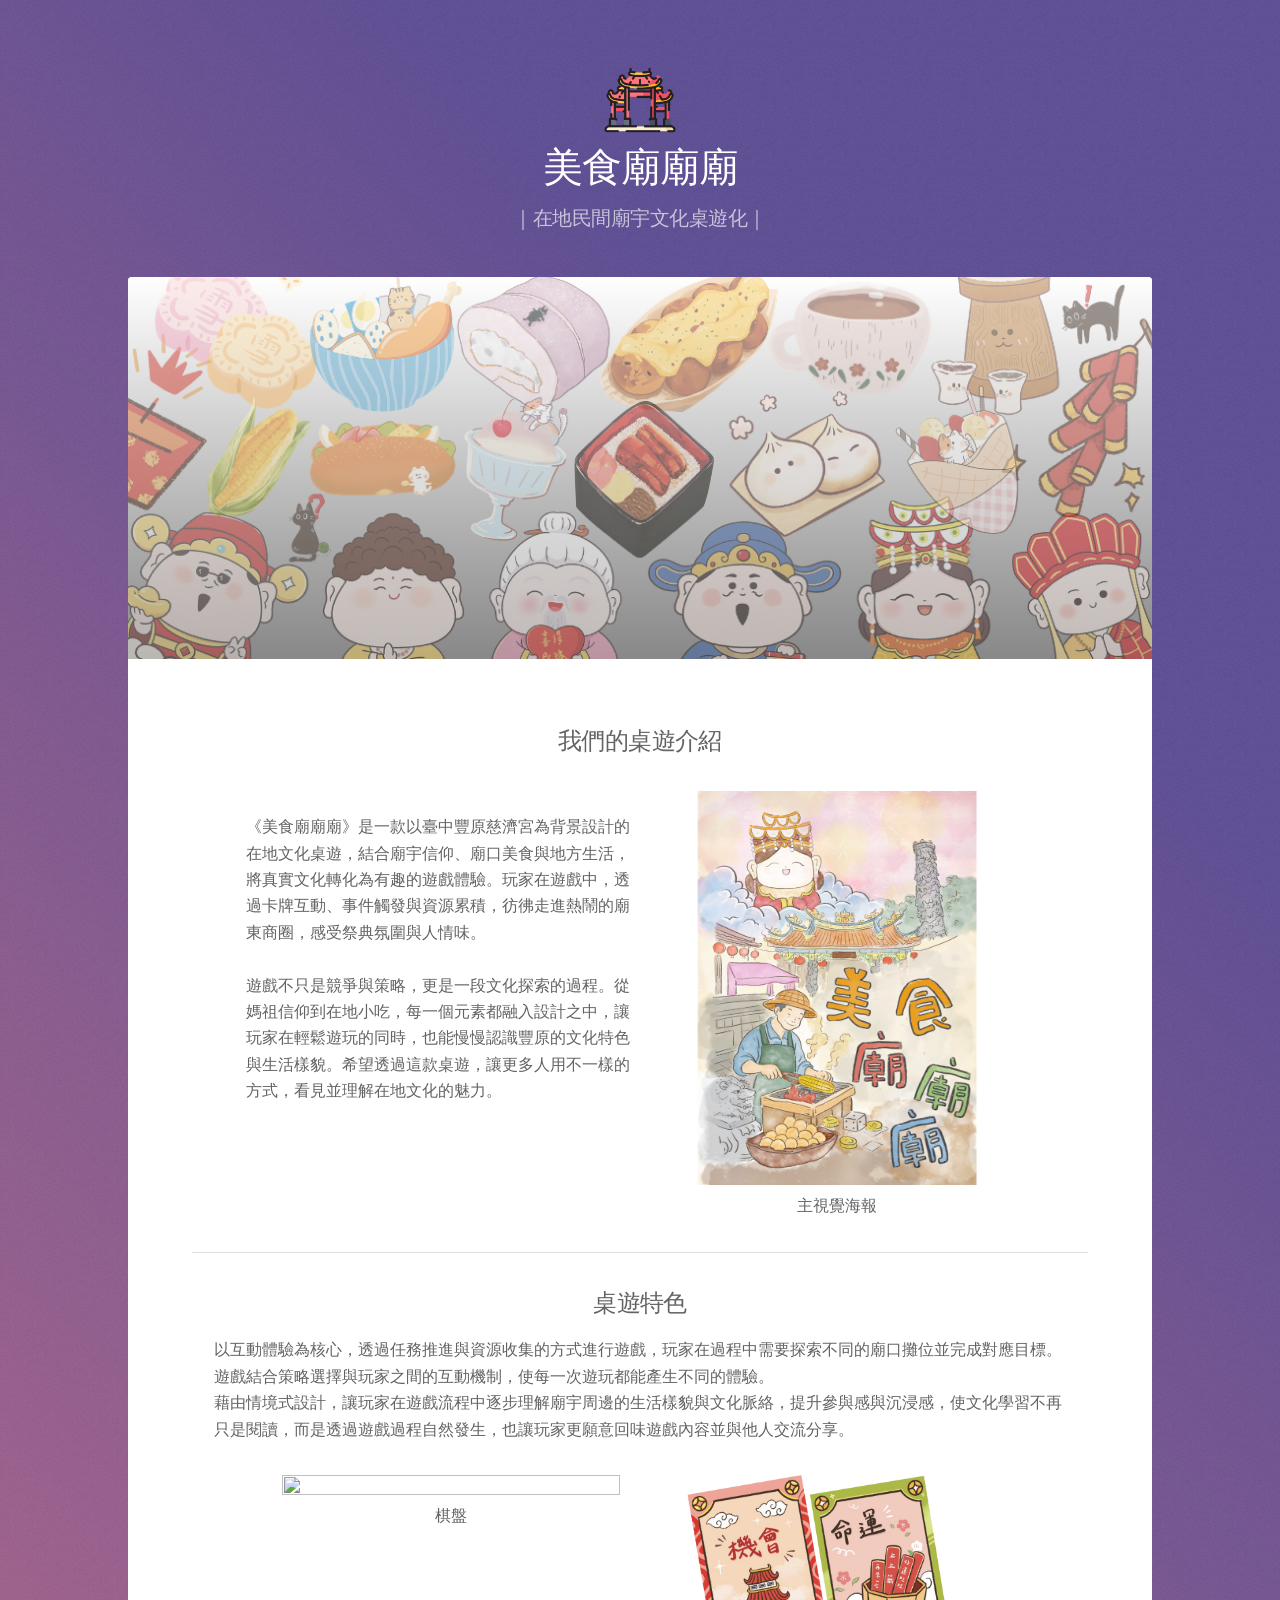
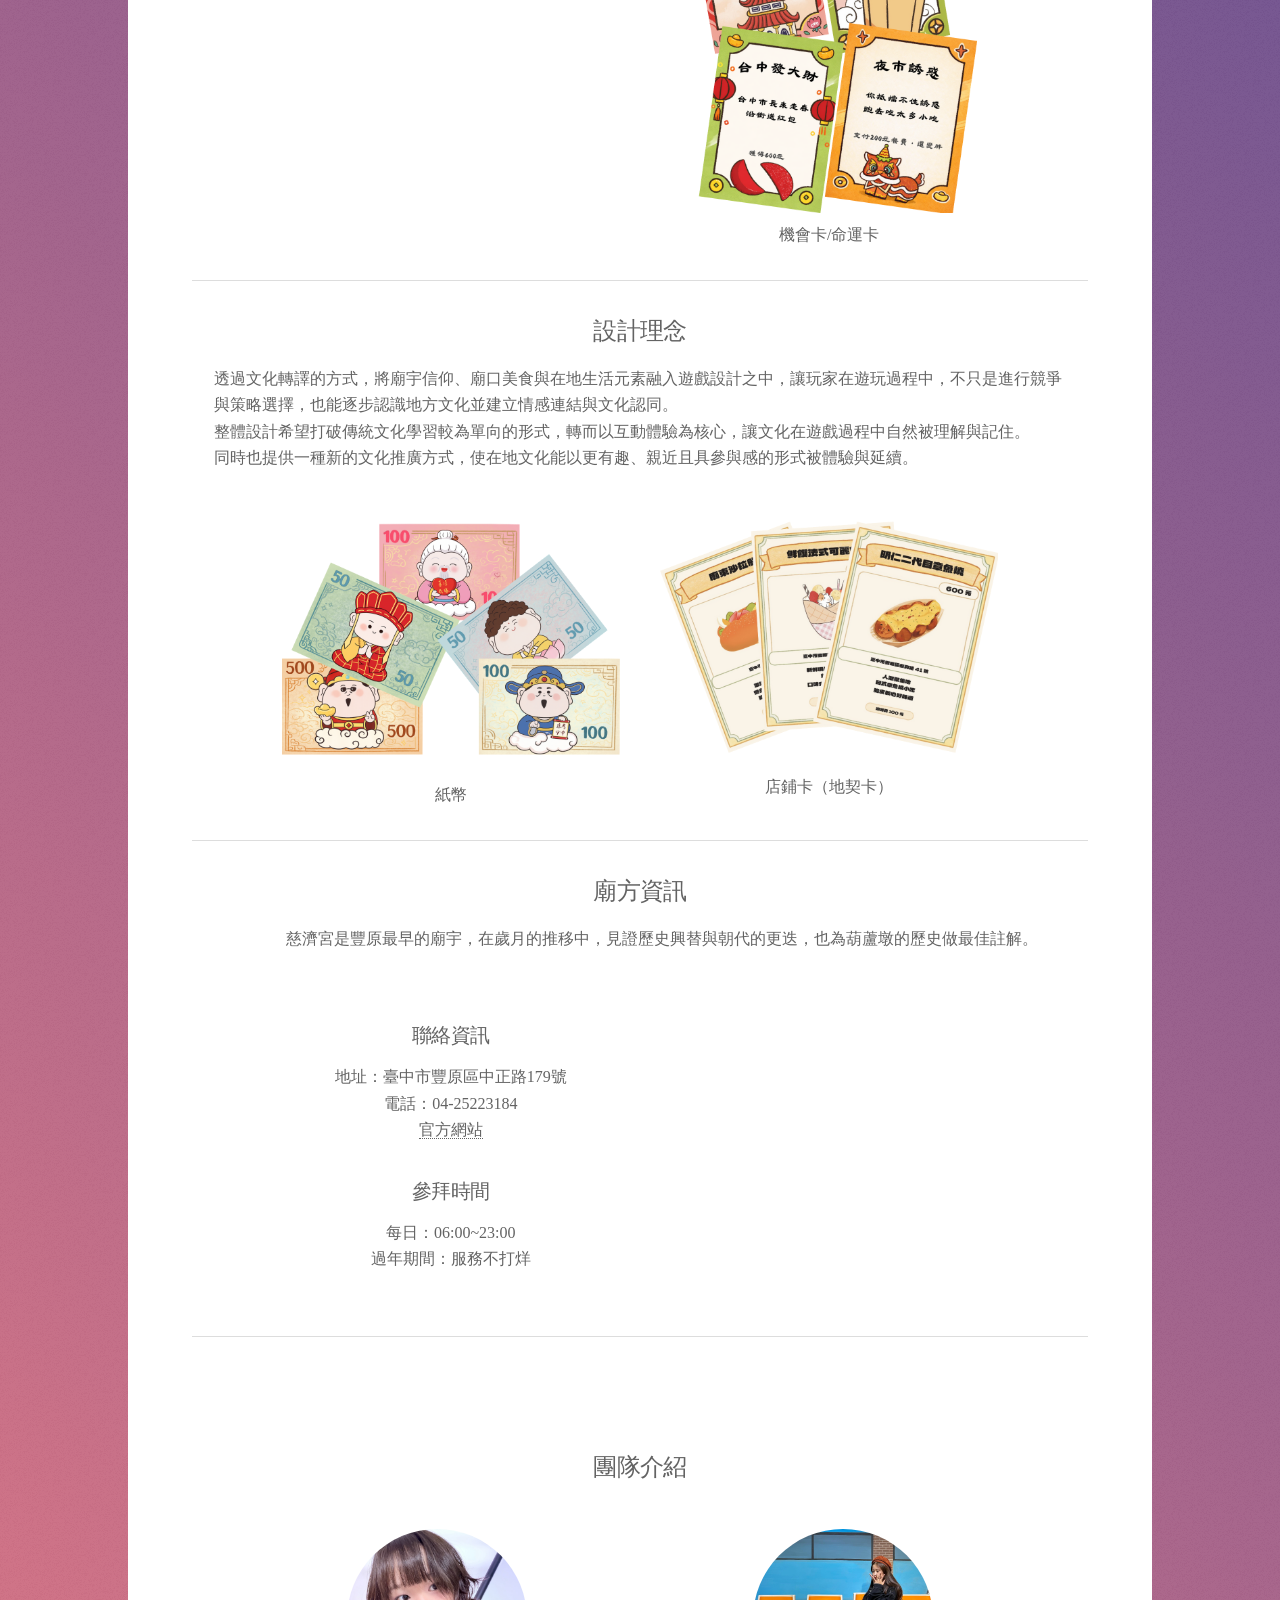
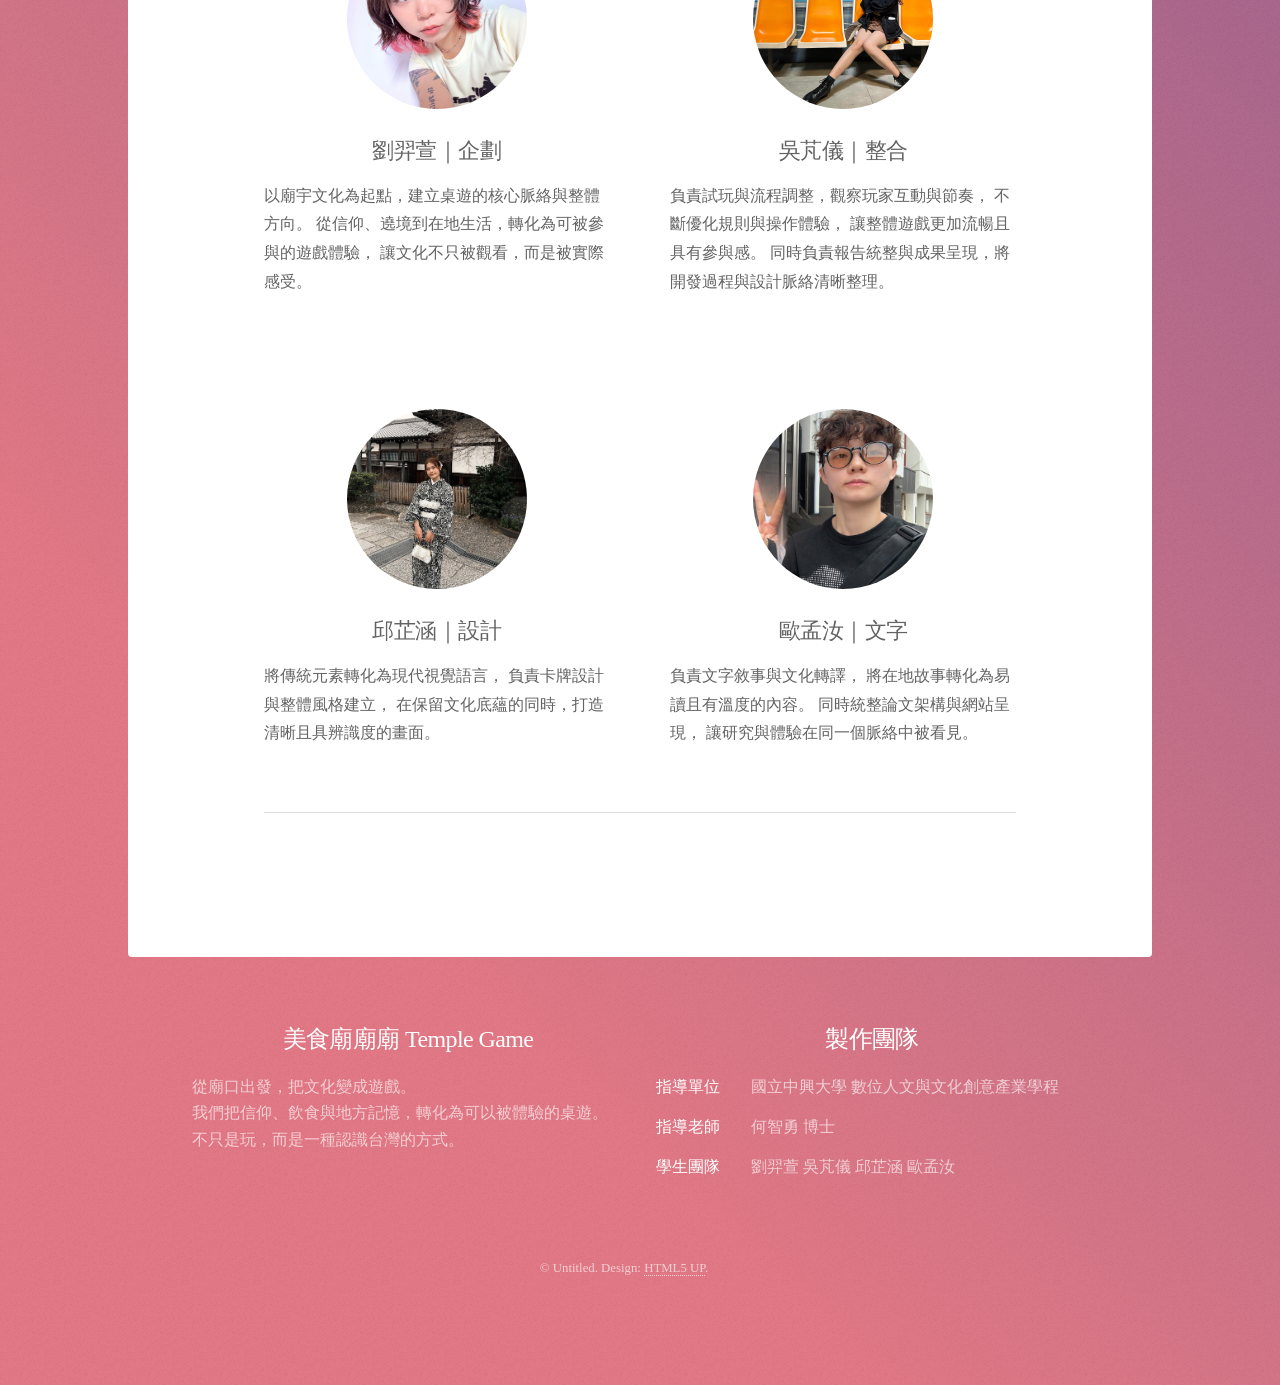
==== commit 1064c85b: "Add files via upload" ====
--- a/generic.html
+++ b/generic.html
@@ -90,9 +90,53 @@
 								
 								</div>	
 						<hr>
-							</section>
+							
 
+				<section class="voices">
+  <h2>團隊介紹</h2>
+<br>
+  <div class="voice-list">
+    <article class="voice-card">
+      <img src="images/S__145940566.jpg" width="100%" height="100%" alt=""/>
+      <h3>劉羿萱｜企劃</h3>
+      <p>以廟宇文化為起點，建立桌遊的核心脈絡與整體方向。
+從信仰、遶境到在地生活，轉化為可被參與的遊戲體驗，
+讓文化不只被觀看，而是被實際感受。</p>
+    </article>
+
+    <article class="voice-card">
+      <img src="images/SaveClip.App_651564915_18022384280806089_303284544291344301_n.jpg" width="100%" height="100%" alt=""/>
+<h3>吳芃儀｜整合</h3>
+      <p>負責試玩與流程調整，觀察玩家互動與節奏，
+不斷優化規則與操作體驗，
+讓整體遊戲更加流暢且具有參與感。
+同時負責報告統整與成果呈現，將開發過程與設計脈絡清晰整理。</p>
+    </article>
+
+    <article class="voice-card">
+      <img src="images/S__28491915.jpg" width="100%" height="100%" alt=""/>
+<h3>邱芷涵｜設計</h3>
+      <p>將傳統元素轉化為現代視覺語言，
+負責卡牌設計與整體風格建立，
+在保留文化底蘊的同時，打造清晰且具辨識度的畫面。</p>
+    </article>
+
+    <article class="voice-card">
+      <img src="images/未命名設計.png" width="100%" height="100%" alt=""/>
+<h3>歐孟汝｜文字</h3>
+      <p>負責文字敘事與文化轉譯，
+將在地故事轉化為易讀且有溫度的內容。
+同時統整論文架構與網站呈現，
+讓研究與體驗在同一個脈絡中被看見。
+</p>
+    </article>
+  </div>
+					<hr>
+</section>
+				</section>
+				
 					</div>
+	
 
 				<!-- Footer -->
 					<footer id="footer">
--- a/assets/css/main.css
+++ b/assets/css/main.css
@@ -310,12 +310,66 @@
 }
 
 
-
-
-
-
-
-
+.voices {
+  padding: 80px 8%;
+  text-align: center;
+}
+
+.voices h2 {
+  text-align: center;
+  font-family: "jf openhuninn 2 1";
+}
+
+.voice-list {
+  display: grid;
+  grid-template-columns: repeat(2, 1fr); /* 一列兩個 */
+  gap: 80px 60px; /* 上下間距、左右間距 */
+  max-width: 900px; /* 控制整體寬度，會更精緻 */
+  margin: 0 auto; /* 置中 */
+}
+
+@media (max-width: 600px) {
+  .voice-list {
+    grid-template-columns: 1fr; /* 手機一列一個 */
+    gap: 50px;
+  }
+
+  .voice-card {
+    text-align: center;
+  }
+
+  .voice-card p {
+    text-align: left;
+  }
+}
+
+.voice-card {
+  text-align: left;
+}
+
+.voice-card img {
+  width: 180px;
+  height: 180px;
+  object-fit: cover;
+  border-radius: 50%;
+  display: block;
+  margin: 0 auto 25px;
+}
+
+.voice-card h3 {
+  font-size: 22px;
+  margin-bottom: 15px;
+  text-align: center;
+}
+
+.voice-card p {
+  font-size: 16px;
+  line-height: 1.8;
+}
+
+.avatar {
+  border: 2px solid #ddd;
+}
 
 	@media screen and (max-width: 480px) {
 
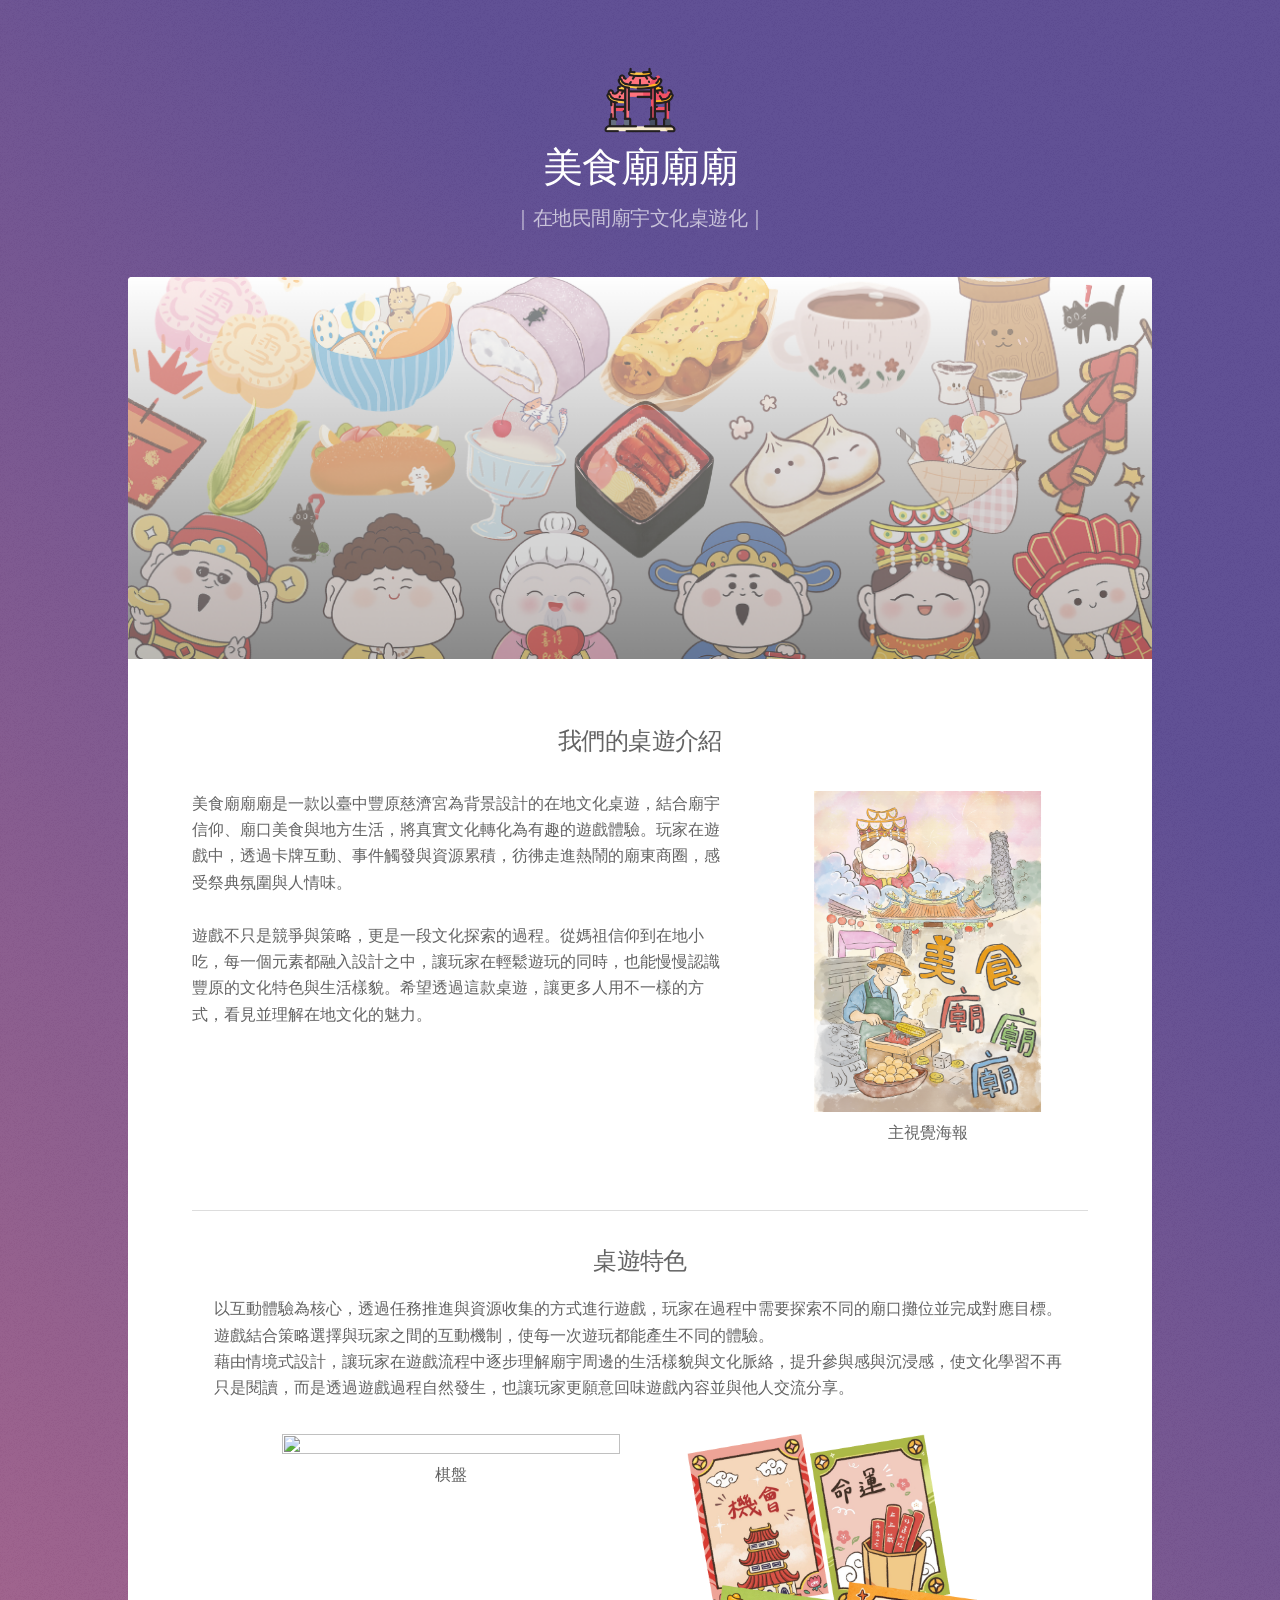
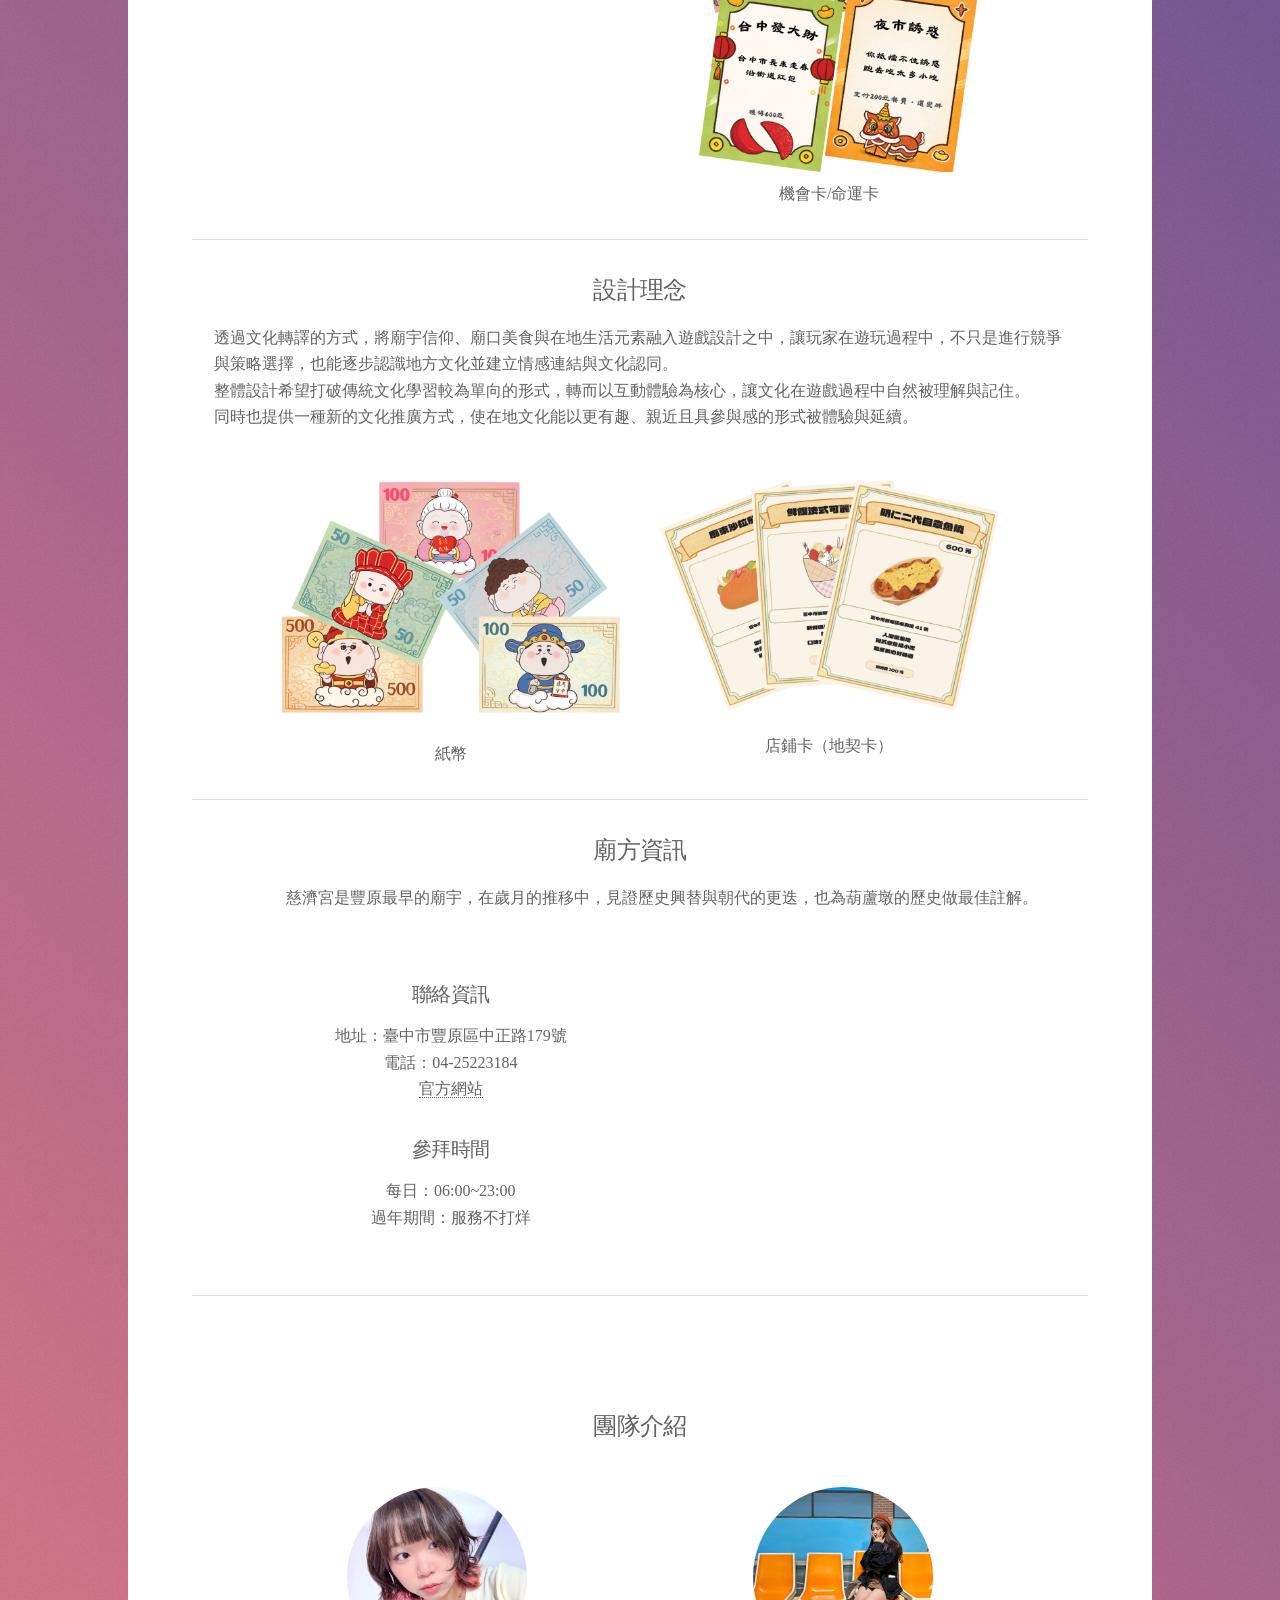
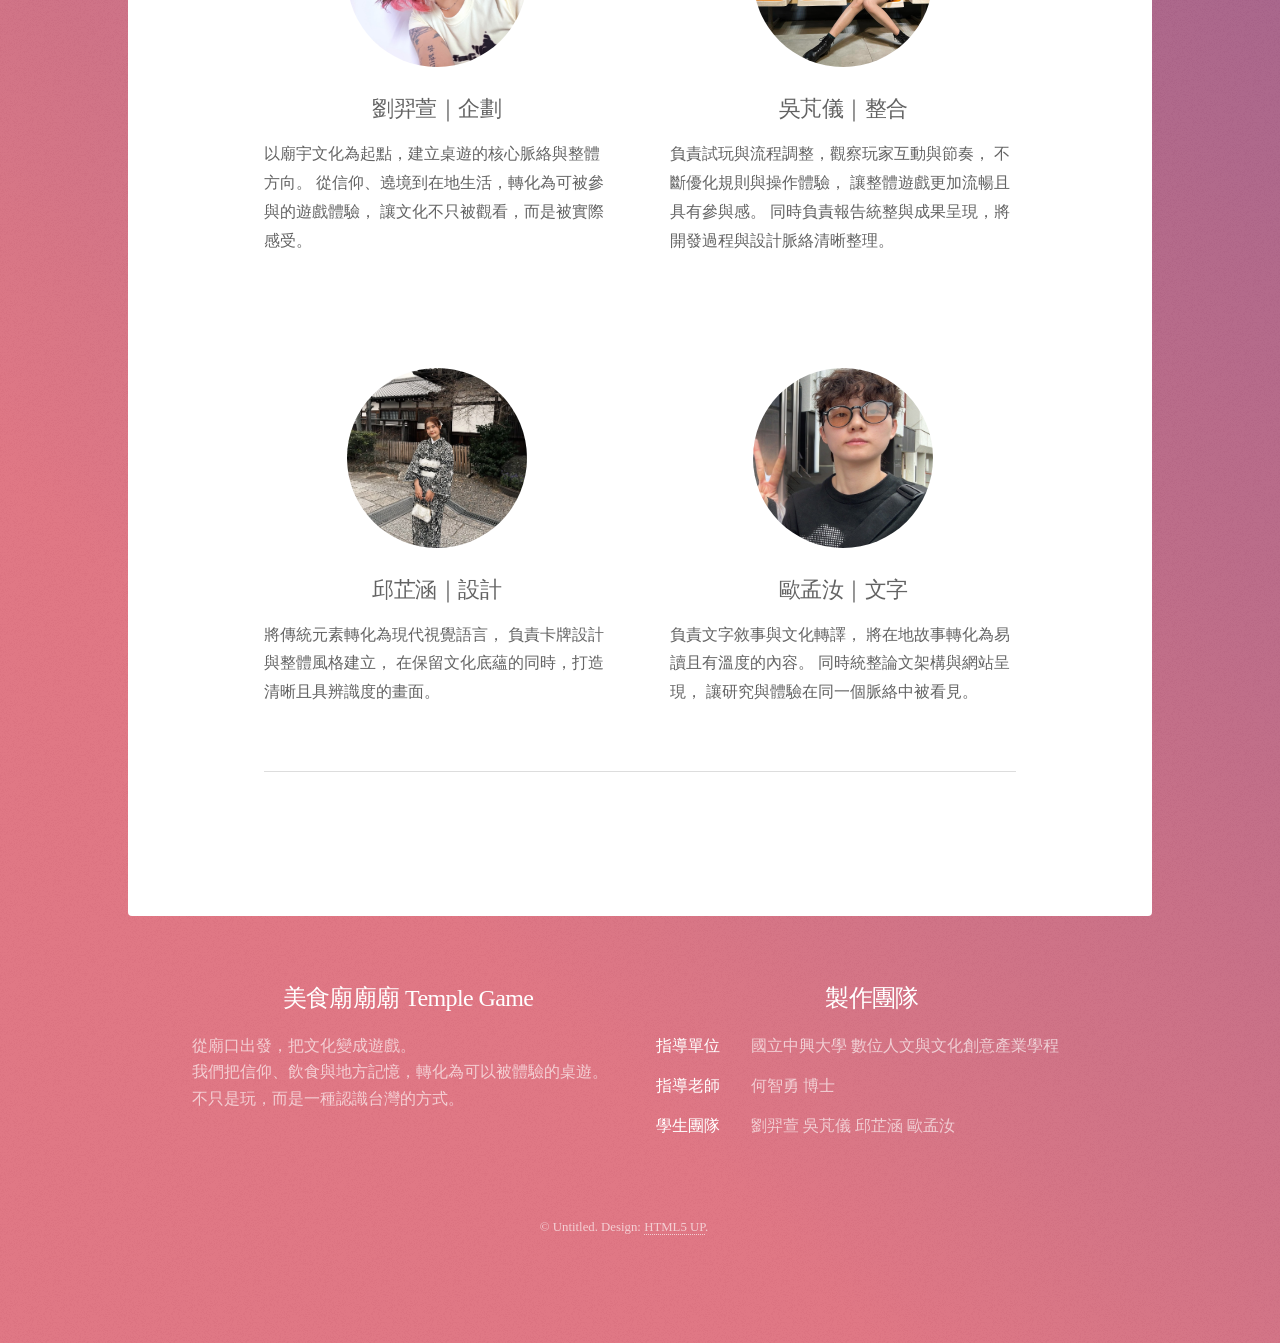
==== commit b526d9ed: "Add files via upload" ====
--- a/generic.html
+++ b/generic.html
@@ -32,15 +32,23 @@
 								<span class="image main"><img src="images/頁首.png" width="auto" height="auto" alt=""/></span>
 								<h2>我們的桌遊介紹</h2>
 								<p></p>
-								<div class="container1">
-									<div class="col1">《美食廟廟廟》是一款以臺中豐原慈濟宮為背景設計的在地文化桌遊，結合廟宇信仰、廟口美食與地方生活，將真實文化轉化為有趣的遊戲體驗。玩家在遊戲中，透過卡牌互動、事件觸發與資源累積，彷彿走進熱鬧的廟東商圈，感受祭典氛圍與人情味。
+								<div class="intro-section">
+  
+  <div class="intro-text">
+    <p>美食廟廟廟是一款以臺中豐原慈濟宮為背景設計的在地文化桌遊，結合廟宇信仰、廟口美食與地方生活，將真實文化轉化為有趣的遊戲體驗。玩家在遊戲中，透過卡牌互動、事件觸發與資源累積，彷彿走進熱鬧的廟東商圈，感受祭典氛圍與人情味。
 										<br>
 								<br>
 								遊戲不只是競爭與策略，更是一段文化探索的過程。從媽祖信仰到在地小吃，每一個元素都融入設計之中，讓玩家在輕鬆遊玩的同時，也能慢慢認識豐原的文化特色與生活樣貌。希望透過這款桌遊，讓更多人用不一樣的方式，看見並理解在地文化的魅力。
-									</div>
-									<div class="col2"><img src="images/主視覺海報.png" width="100%" height="100%" alt=""/>主視覺海報</div>
-									
-								</div>
+</p>
+  </div>
+
+  <div class="intro-image">
+ <img src="images/主視覺海報.png" width="100%" height="100%" alt=""/>
+<p>主視覺海報</p>
+  </div>
+
+</div>
+								
 								<hr>
 								
 								<p></p>
--- a/assets/css/main.css
+++ b/assets/css/main.css
@@ -40,6 +40,43 @@
 h2 {
     text-align: center;
     font-family: "jf openhuninn 2 1";
+}
+
+
+
+/* 桌機原本橫排 */
+.intro-section {
+  display: flex;
+  align-items: flex-start;
+  gap: 40px;
+}
+.intro-section .intro-image p {
+    text-align: center;
+}
+#content .intro-section .intro-image {
+}
+#content .intro-section .intro-image {width:120%; height:120%}
+#content .intro-section .intro-imageimg{transform:scale(1,1);transition:all 1s ease-out}
+#content .intro-section .intro-image img:hover{transform:scale(1.2,1.2);}
+
+
+
+
+/* 手機版（一條式） */
+@media (max-width: 768px) {
+  .intro-section {
+    flex-direction: column;  /* 改直排 */
+    text-align: center;
+  }
+
+  .intro-section img {
+    width: 80%;       /* 圖片不要太大 */
+    margin: 20px auto;
+  }
+
+  .intro-text {
+    text-align: left; /* 文字還是靠左比較好看 */
+  }
 }
 .container1 {
     width: 88%;
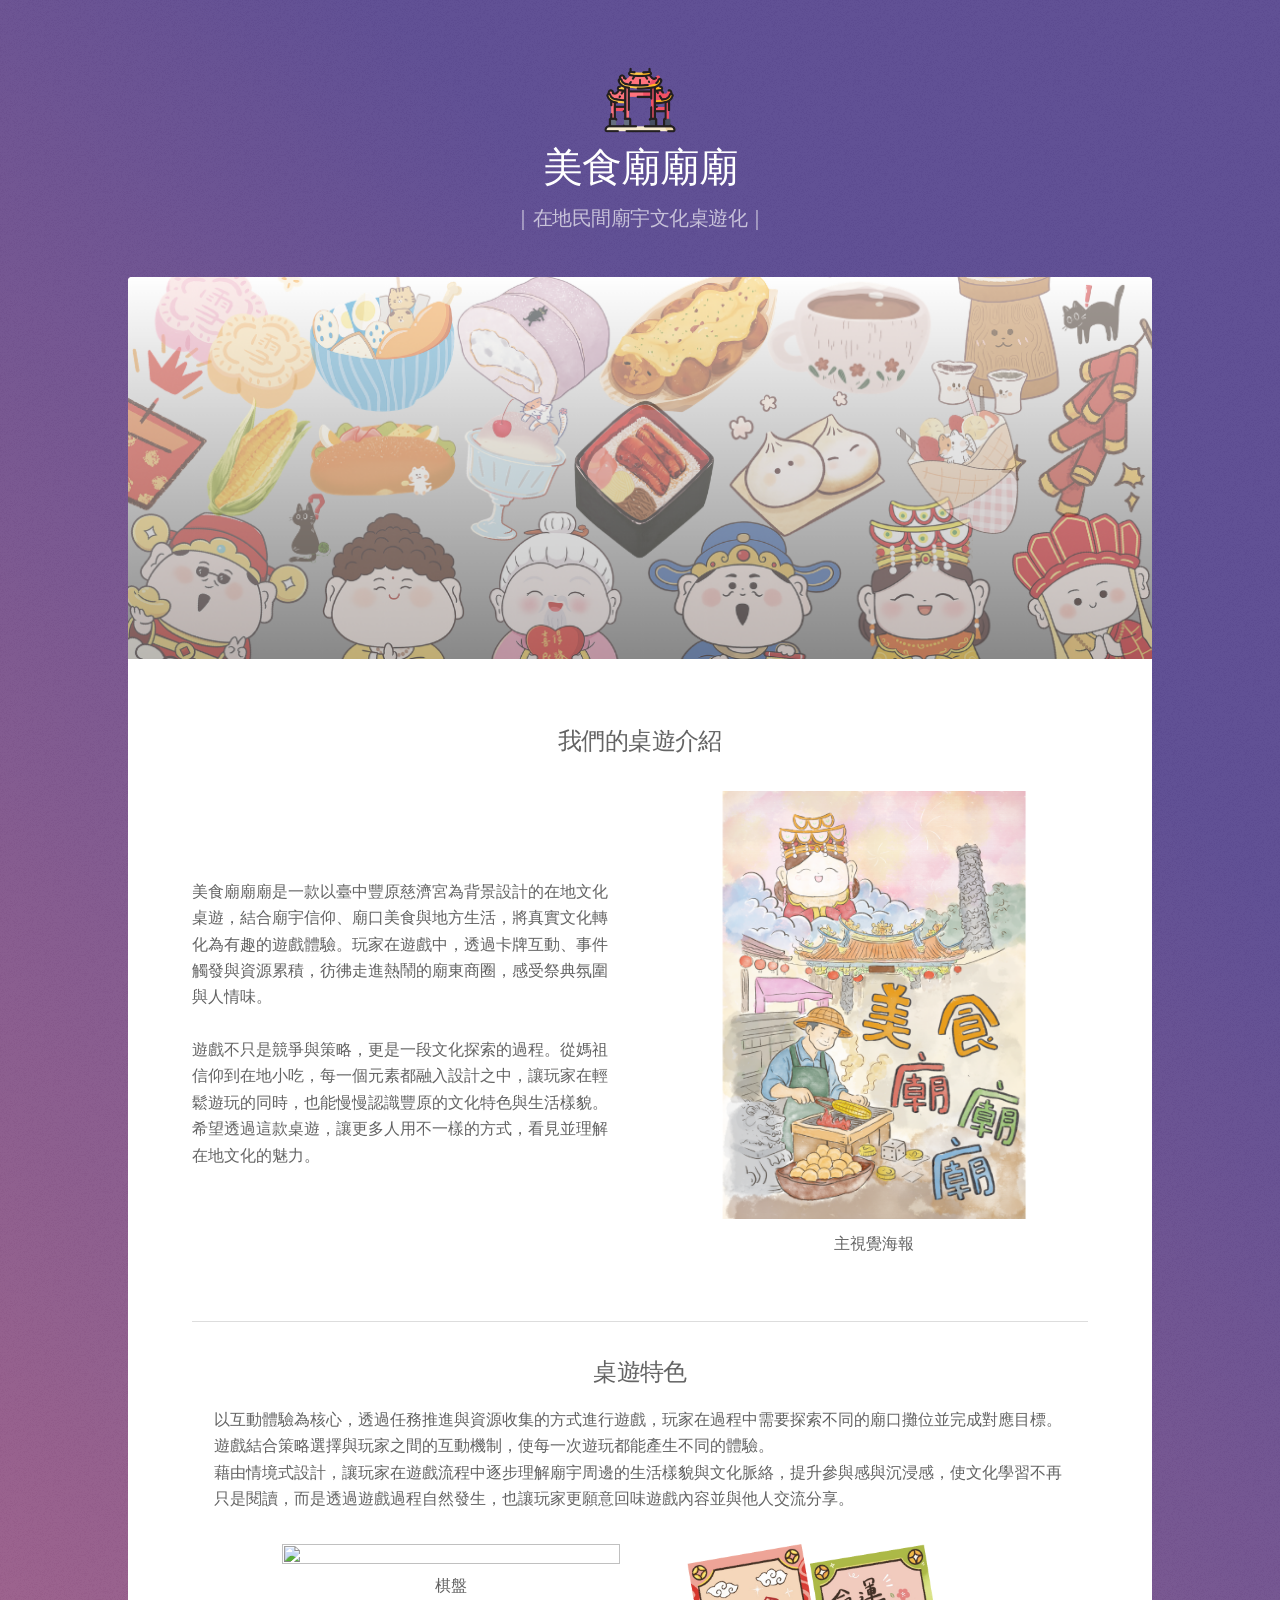
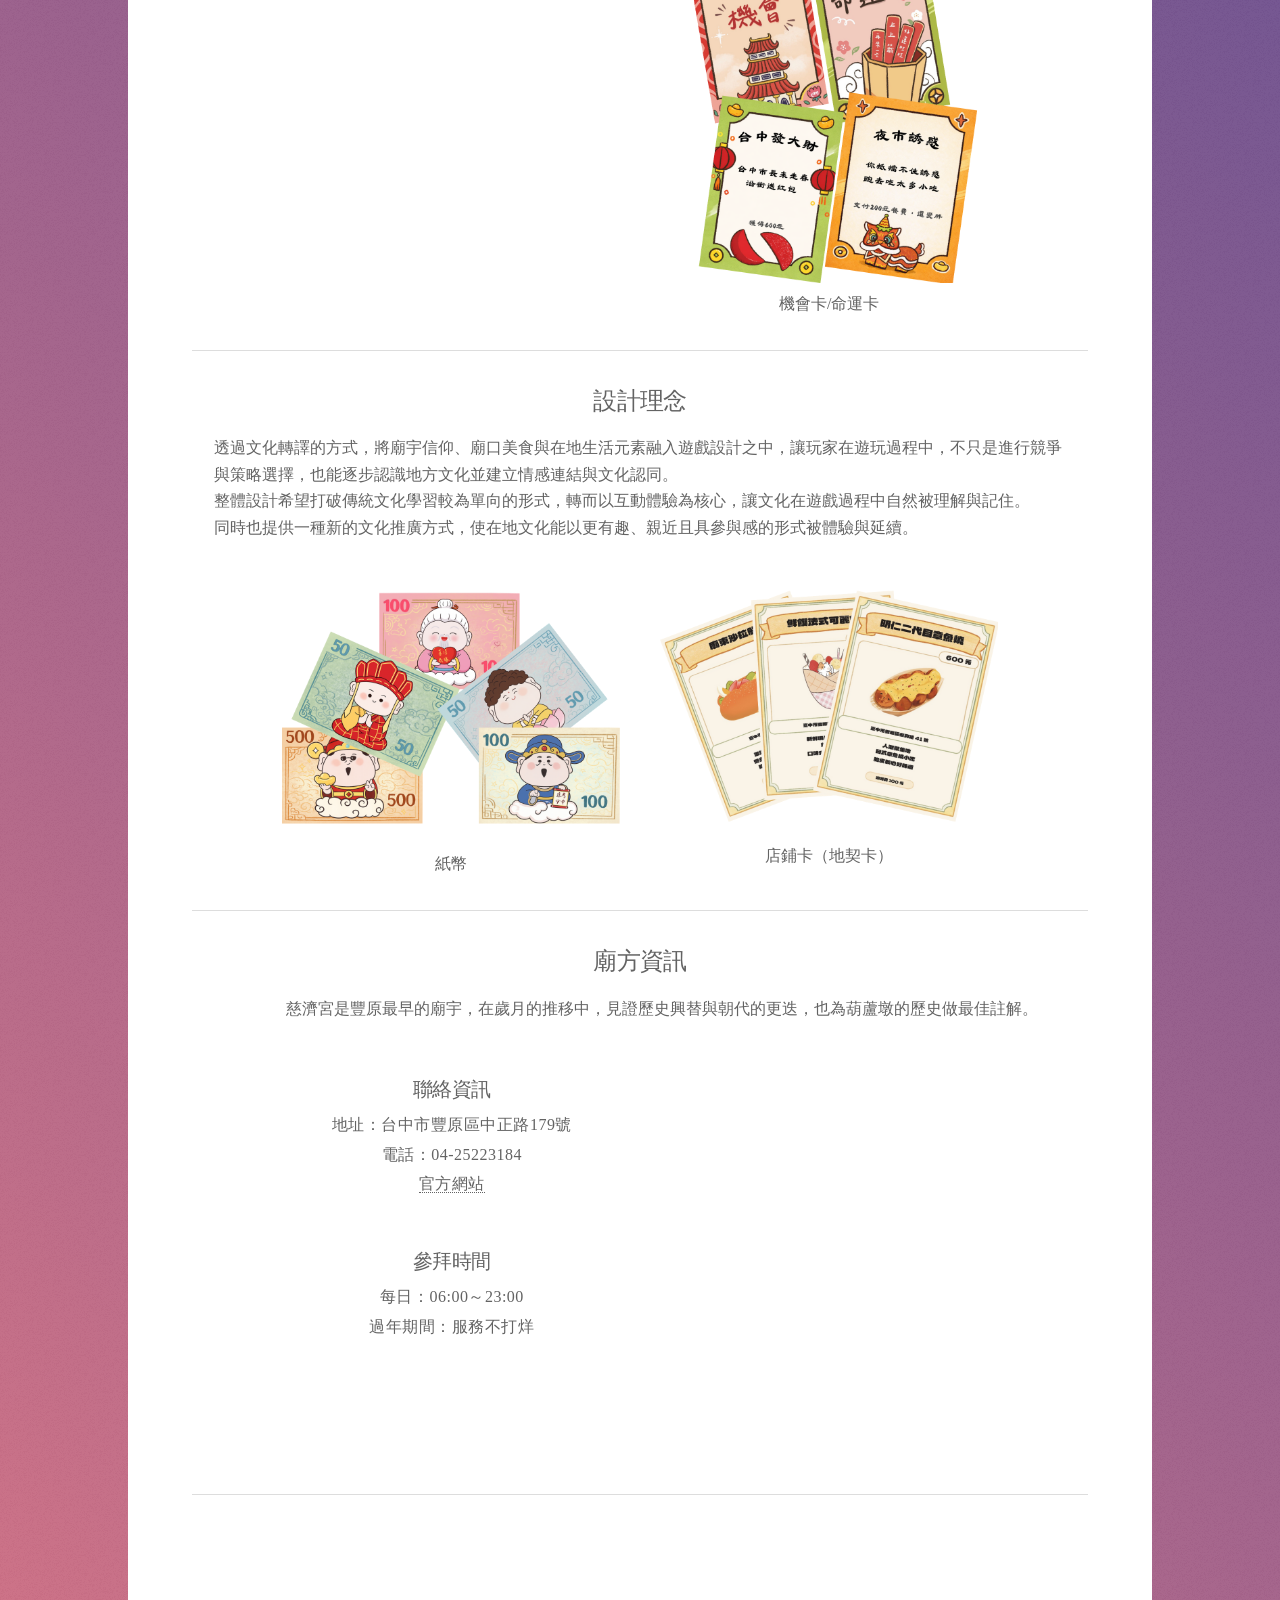
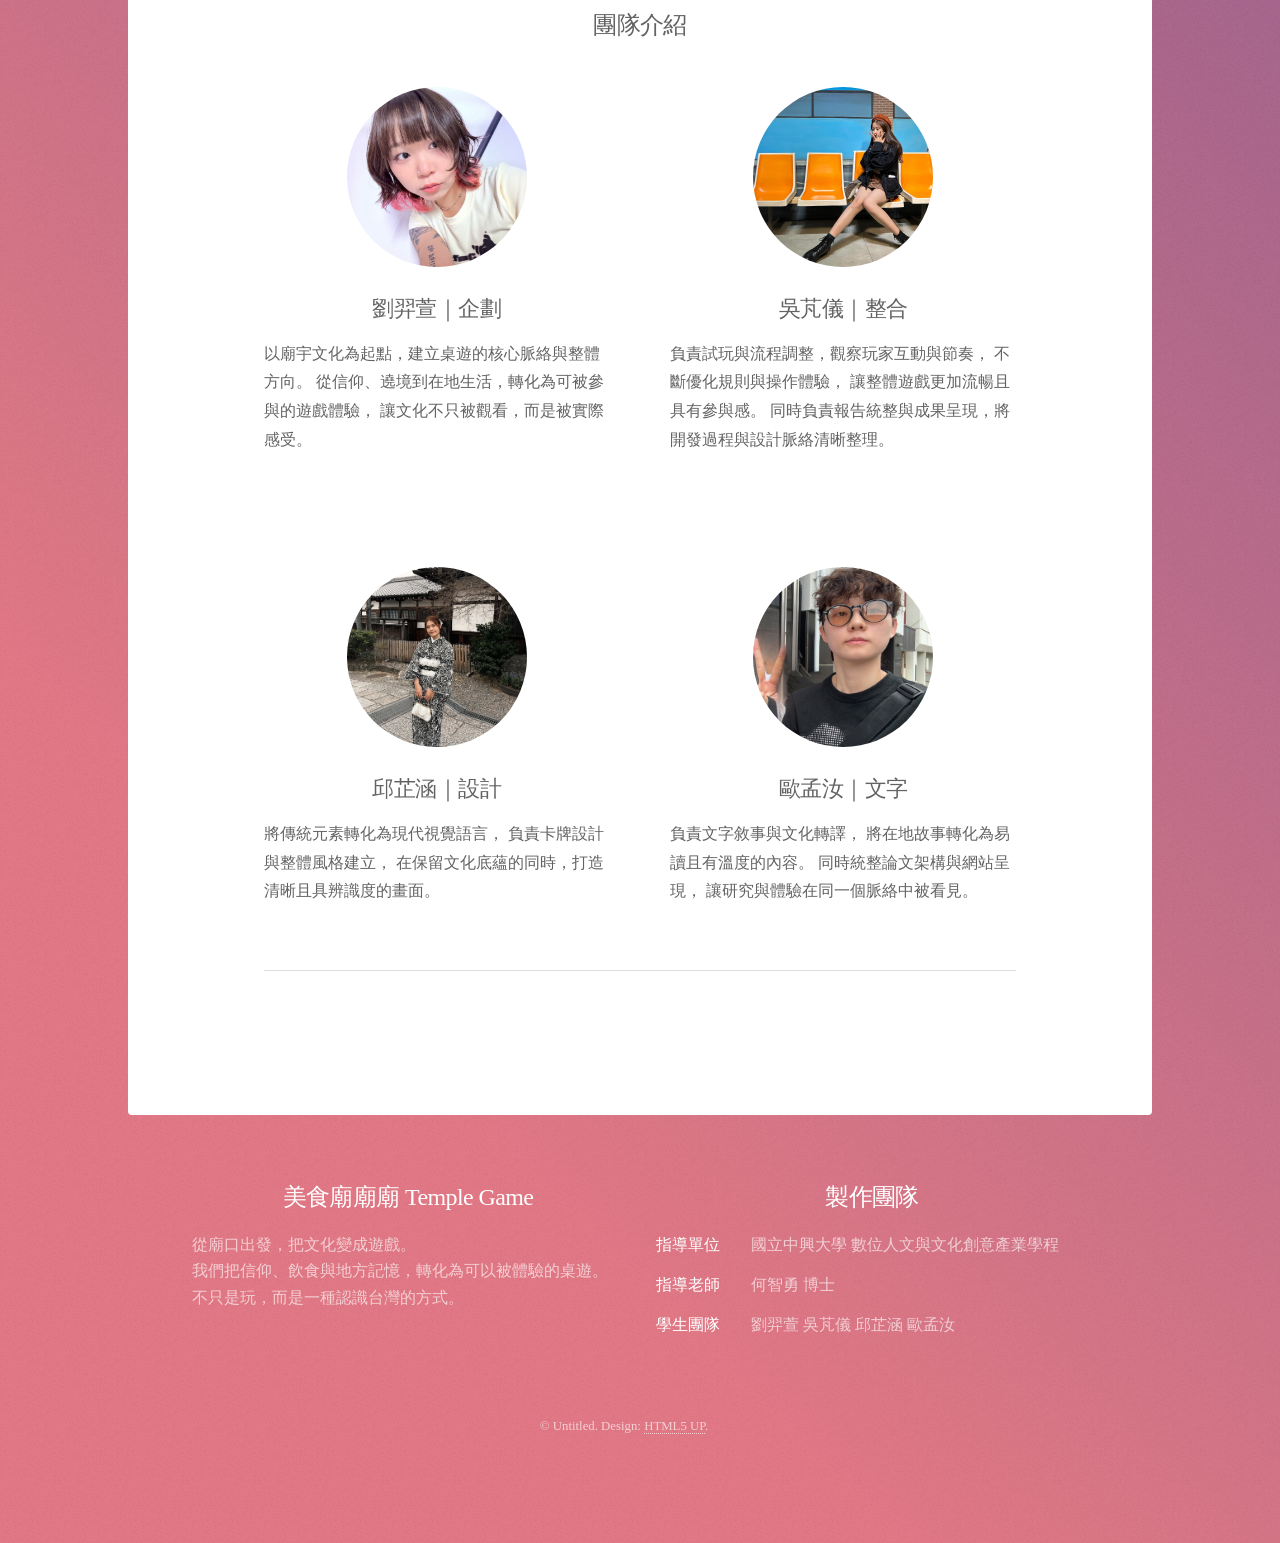
==== commit 2b2427ee: "Add files via upload" ====
--- a/generic.html
+++ b/generic.html
@@ -72,31 +72,32 @@
 								  <div class="col6"><img src="images/店鋪卡.png" width="100%" height="90%" alt=""/>店鋪卡（地契卡）</div>
                                 </div>
 								<hr>
+								
 								<h2>廟方資訊</h2>
 								<div class="p3">
 								<p>慈濟宮是豐原最早的廟宇，在歲月的推移中，見證歷史興替與朝代的更迭，也為葫蘆墩的歷史做最佳註解。</p>
 									</div>
-								<div class="container4"> 
-								  <div class="col7">
-									  <h3>聯絡資訊</h3>
-									地址：臺中市豐原區中正路179號
- 									<br>電話：04-25223184
-									  <br><a href="https://www.fyma.com.tw/index.php">官方網站</a>
-									   <p>
-									<h3>參拜時間</h3>
-									每日：06:00~23:00
-									<br>過年期間：服務不打烊
-									  </p></div>
+								<div class="info-section">
+
+  <div class="info-text">
+    <h3>聯絡資訊</h3>
+    <p>地址：台中市豐原區中正路179號</p>
+    <p>電話：04-25223184</p>
+    <p><a href="https://www.fyma.com.tw/">官方網站</a></p>
+<br>
+    <h3>參拜時間</h3>
+    <p>每日：06:00～23:00</p>
+	  <p>過年期間：服務不打烊</p>
+									 
+  </div>
+
+  <div class="info-map">
+   <iframe src="https://www.google.com/maps/embed?pb=!1m18!1m12!1m3!1d3637.7193688396064!2d120.7189912!3d24.2515921!2m3!1f0!2f0!3f0!3m2!1i1024!2i768!4f13.1!3m3!1m2!1s0x34691a0f5cfa299f%3A0x69ab580b40ba8747!2z6LGQ5Y6f5oWI5r-f5a6uKOixkOWOn-WqvSk!5e0!3m2!1szh-TW!2stw!4v1777380160733!5m2!1szh-TW!2stw" width="100%" height="100%" style="border:0;" allowfullscreen="" loading="lazy" referrerpolicy="no-referrer-when-downgrade"></iframe>
+  </div>
+
+</div>
+							
 								
-									
-								  <div class="col8"><iframe src="https://www.google.com/maps/embed?pb=!1m14!1m8!1m3!1d14550.87748679937!2d120.718991!3d24.251592!3m2!1i1024!2i768!4f13.1!3m3!1m2!1s0x34691a0f5cfa299f%3A0x69ab580b40ba8747!2z6LGQ5Y6f5oWI5r-f5a6uKOixkOWOn-WqvSk!5e0!3m2!1szh-TW!2stw!4v1776348699461!5m2!1szh-TW!2stw" width="100%" height="100%" style="border:0;" allowfullscreen="" loading="lazy" referrerpolicy="no-referrer-when-downgrade"></iframe>
-								  
-								  </div>
-								
-								
-								
-								
-								</div>	
 						<hr>
 							
 
--- a/assets/css/main.css
+++ b/assets/css/main.css
@@ -44,40 +44,89 @@
 
 
 
-/* 桌機原本橫排 */
+/* ⭐ 桌機版：左右各一半 */
 .intro-section {
   display: flex;
-  align-items: flex-start;
+  align-items: center;
   gap: 40px;
 }
-.intro-section .intro-image p {
-    text-align: center;
-}
-#content .intro-section .intro-image {
-}
-#content .intro-section .intro-image {width:120%; height:120%}
-#content .intro-section .intro-imageimg{transform:scale(1,1);transition:all 1s ease-out}
-#content .intro-section .intro-image img:hover{transform:scale(1.2,1.2);}
-
-
-
-
-/* 手機版（一條式） */
-@media (max-width: 768px) {
+
+.intro-text,
+.intro-image {
+  width: 50%;   /* 重點：各佔一半 */
+}
+
+/* 圖片設定 */
+.intro-image img {
+  width: 100%;
+  height: auto;
+  display: block;
+}
+
+/* ⭐ 手機版：一條式 */
+@media screen and (max-width: 768px) {
+
   .intro-section {
-    flex-direction: column;  /* 改直排 */
+    flex-direction: column;
+    align-items: center;
+  }
+
+
+  .intro-text,
+  .intro-image {
+    width: 100%;   /* 滿版 */
+  }
+
+  .intro-text {
     text-align: center;
   }
 
-  .intro-section img {
-    width: 80%;       /* 圖片不要太大 */
-    margin: 20px auto;
+  .intro-image {
+    text-align: center;
+    margin-top: 20px;
   }
 
-  .intro-text {
-    text-align: left; /* 文字還是靠左比較好看 */
+  .intro-image img {
+    width: 70%;
+    max-width: 260px;
   }
 }
+.intro-image {
+  width: 50%;
+  text-align: center; /* 讓圖片下方文字置中 */
+}
+
+.intro-image img {
+  width: 100%;
+  height: auto;
+  display: block;
+  margin: 0 auto;
+}
+
+
+
+.intro-image p {
+  text-align: center;
+  margin-top: 12px;
+}
+
+@media screen and (max-width: 768px) {
+  .intro-image {
+    width: 100%;
+    text-align: center;
+  }
+
+  .intro-image img {
+    width: 75%;
+    max-width: 280px;
+  }
+}
+
+
+
+
+
+
 .container1 {
     width: 88%;
     margin-left: auto;
@@ -255,7 +304,61 @@
 
 
 
-
+/* ⭐ 桌機版：左右排 */
+.info-section {
+  display: flex;
+  align-items: flex-start;
+  gap: 40px;
+}
+.info-text {
+    line-height: 1.6;
+    letter-spacing: 0.5px;
+    padding-left: 10%;
+}
+
+.info-text h3 {
+    margin-top: 20px;
+    margin-bottom: 8px;
+    text-align: center;
+}
+
+.info-text p {
+    margin: 4px 0;
+    text-align: center;
+}
+.info-text,
+.info-map {
+  width: 50%;
+}
+
+/* 地圖不要爆版 */
+.info-map iframe {
+  width: 100%;
+  height: 400px;
+  border: 0;
+}
+
+/* ⭐ 手機版：上下排（一條式） */
+@media screen and (max-width: 768px) {
+
+  .info-section {
+    flex-direction: column;  /* 改直排 */
+    align-items: center;
+  }
+
+  .info-text,
+  .info-map {
+    width: 100%;
+  }
+
+  .info-map {
+    margin-top: 20px;
+  }
+
+  .info-map iframe {
+    height: 300px; /* 手機稍微矮一點 */
+  }
+}
 
 
 
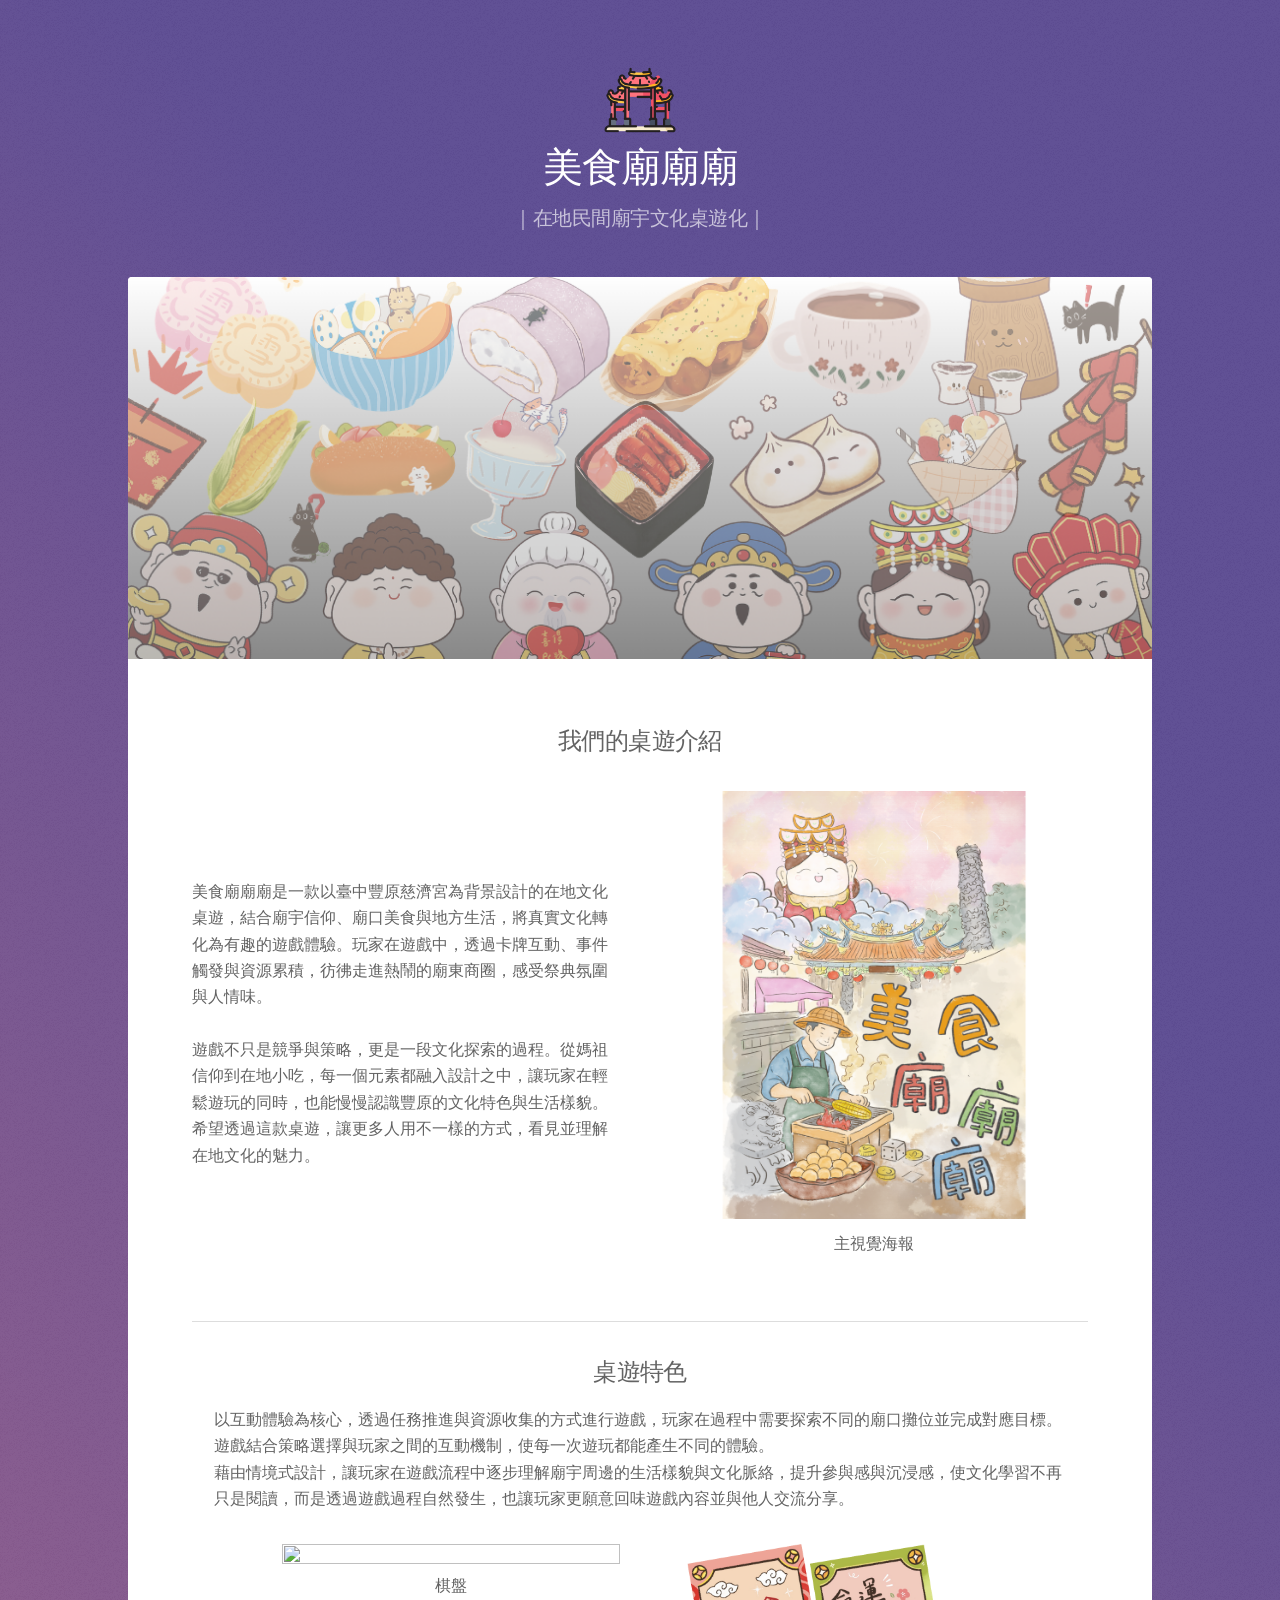
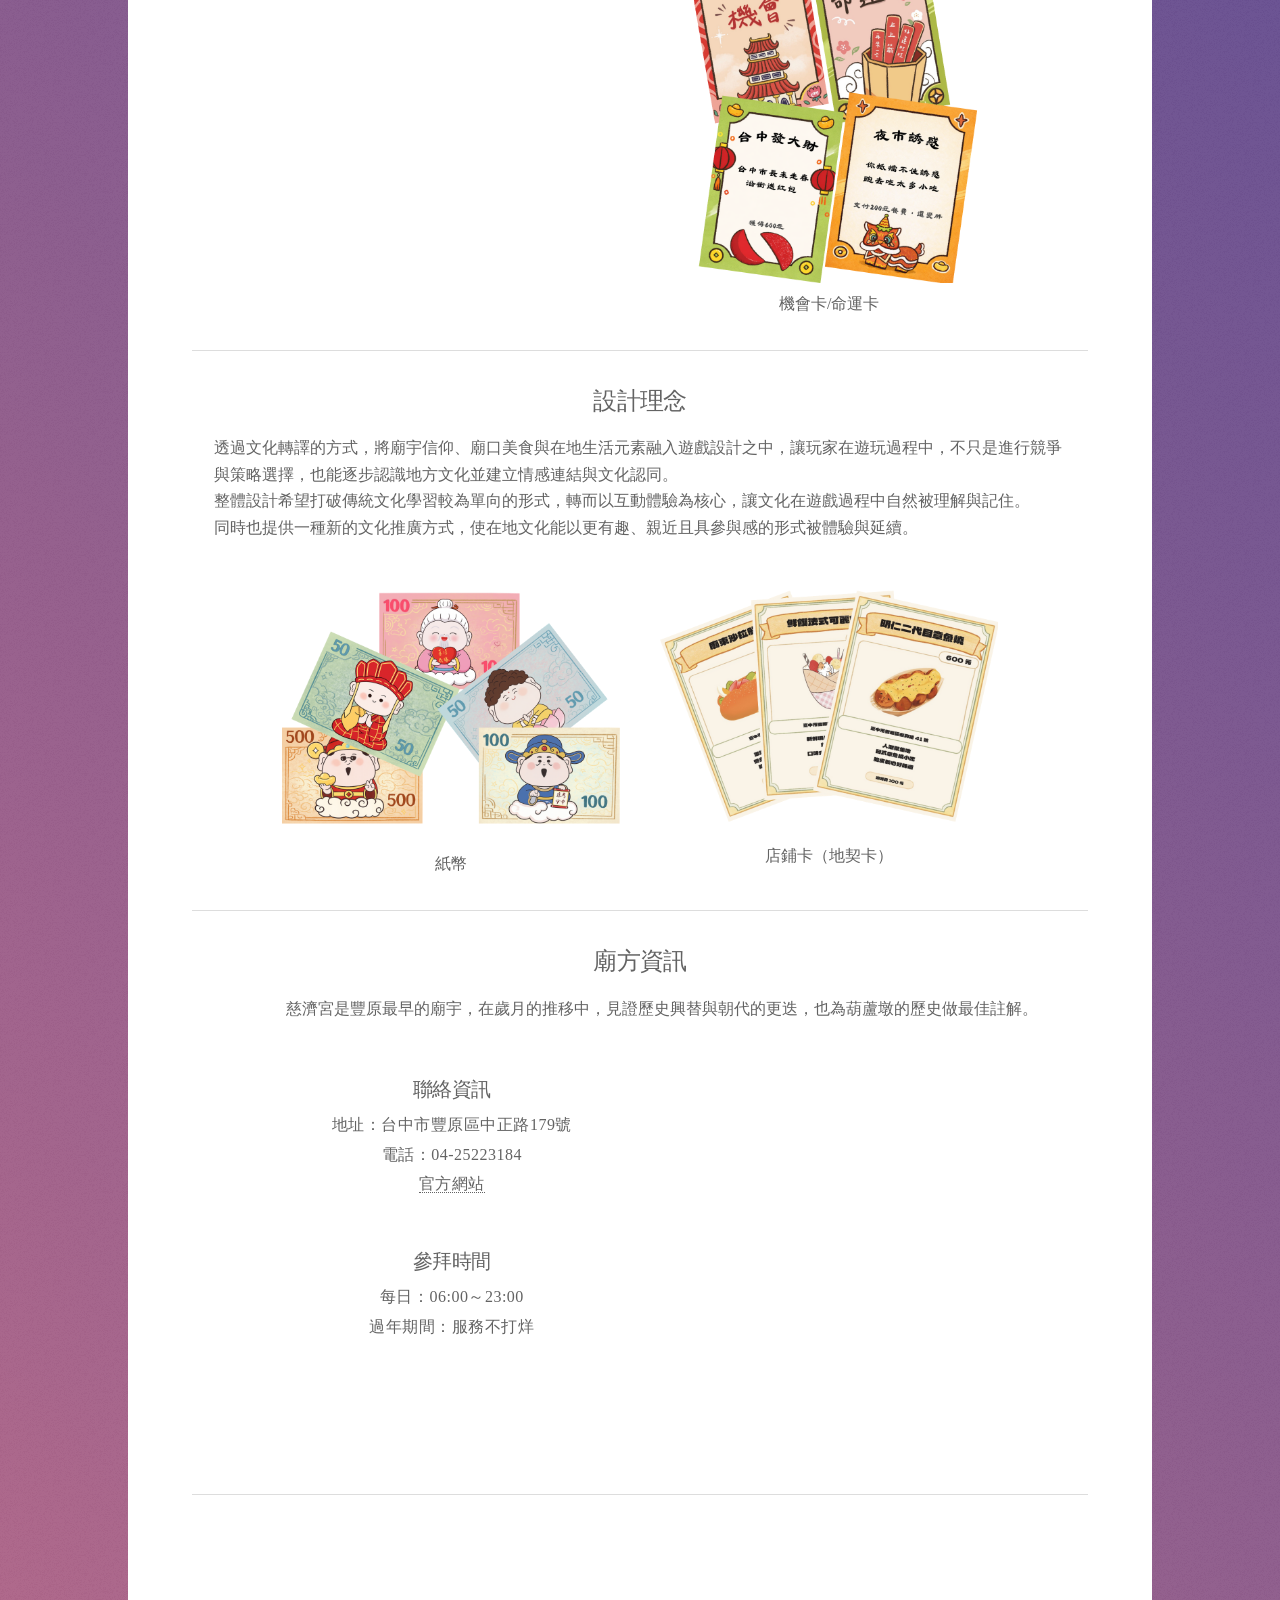
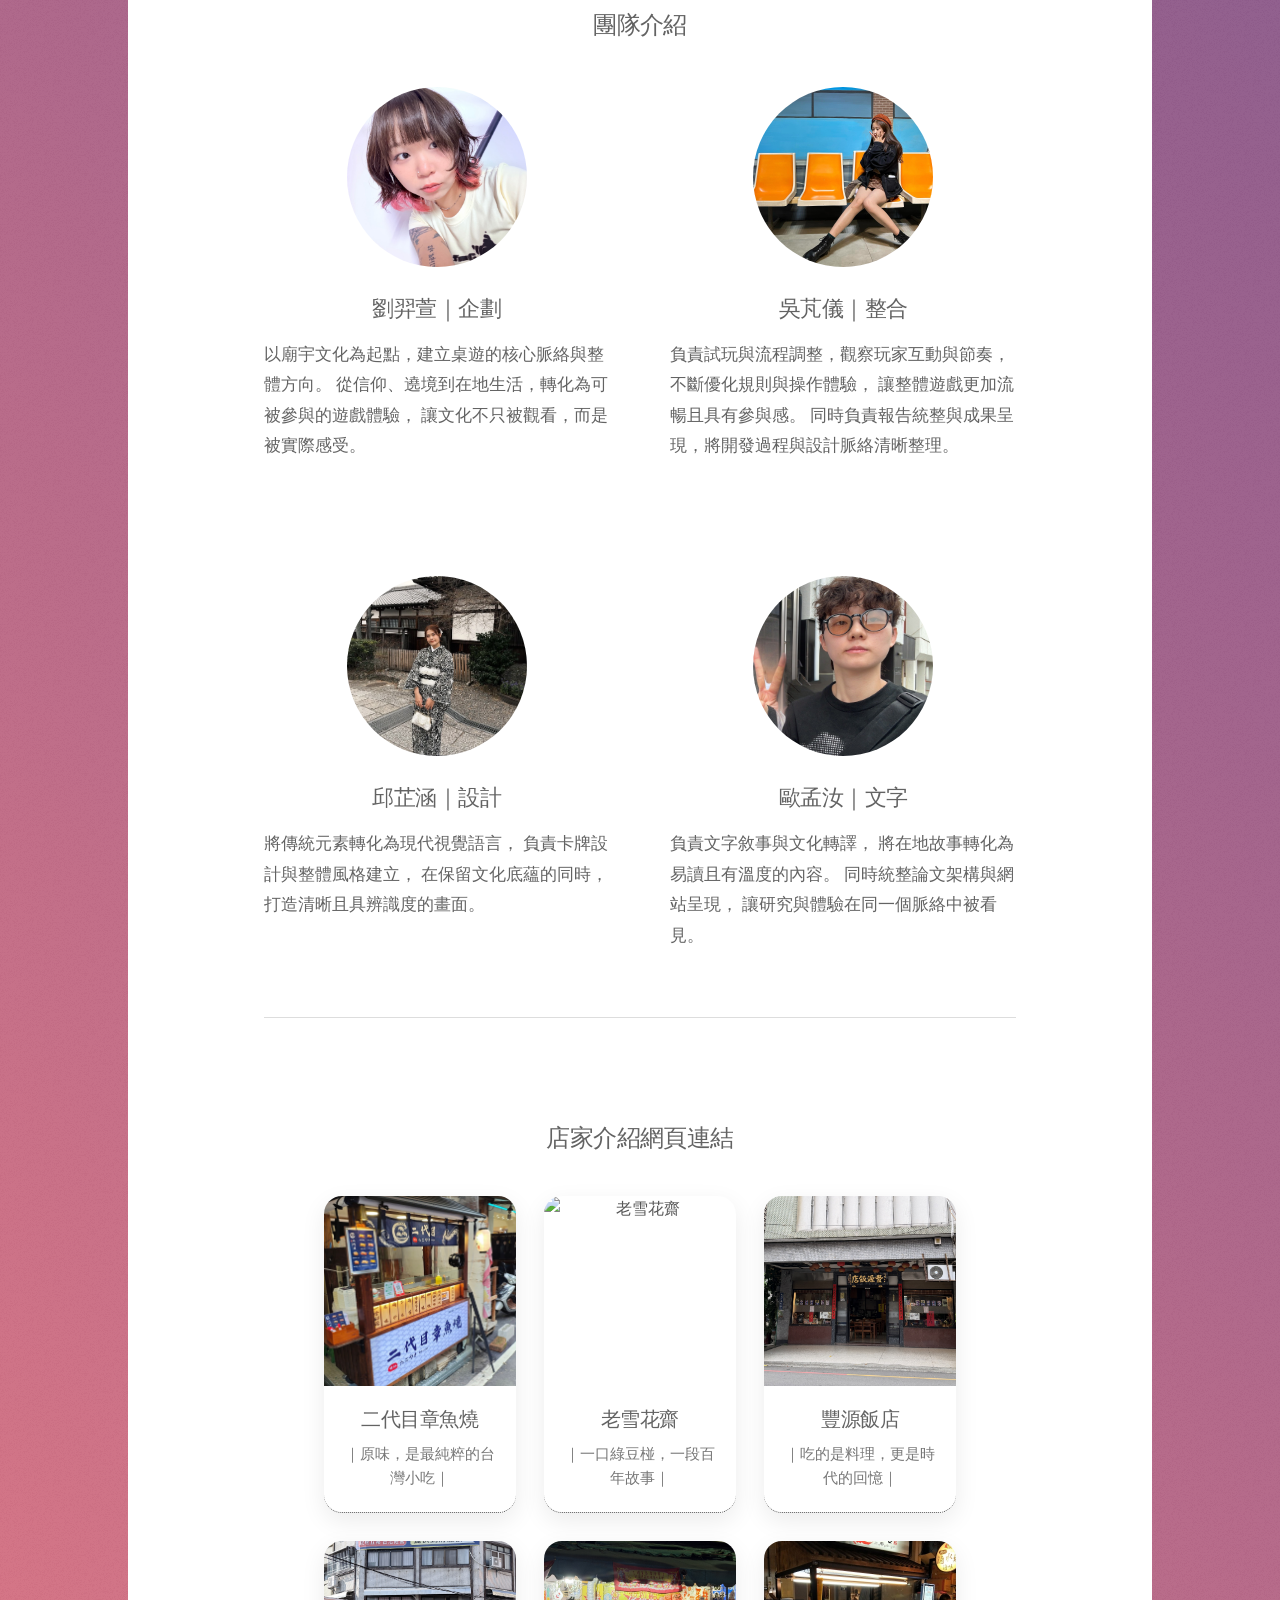
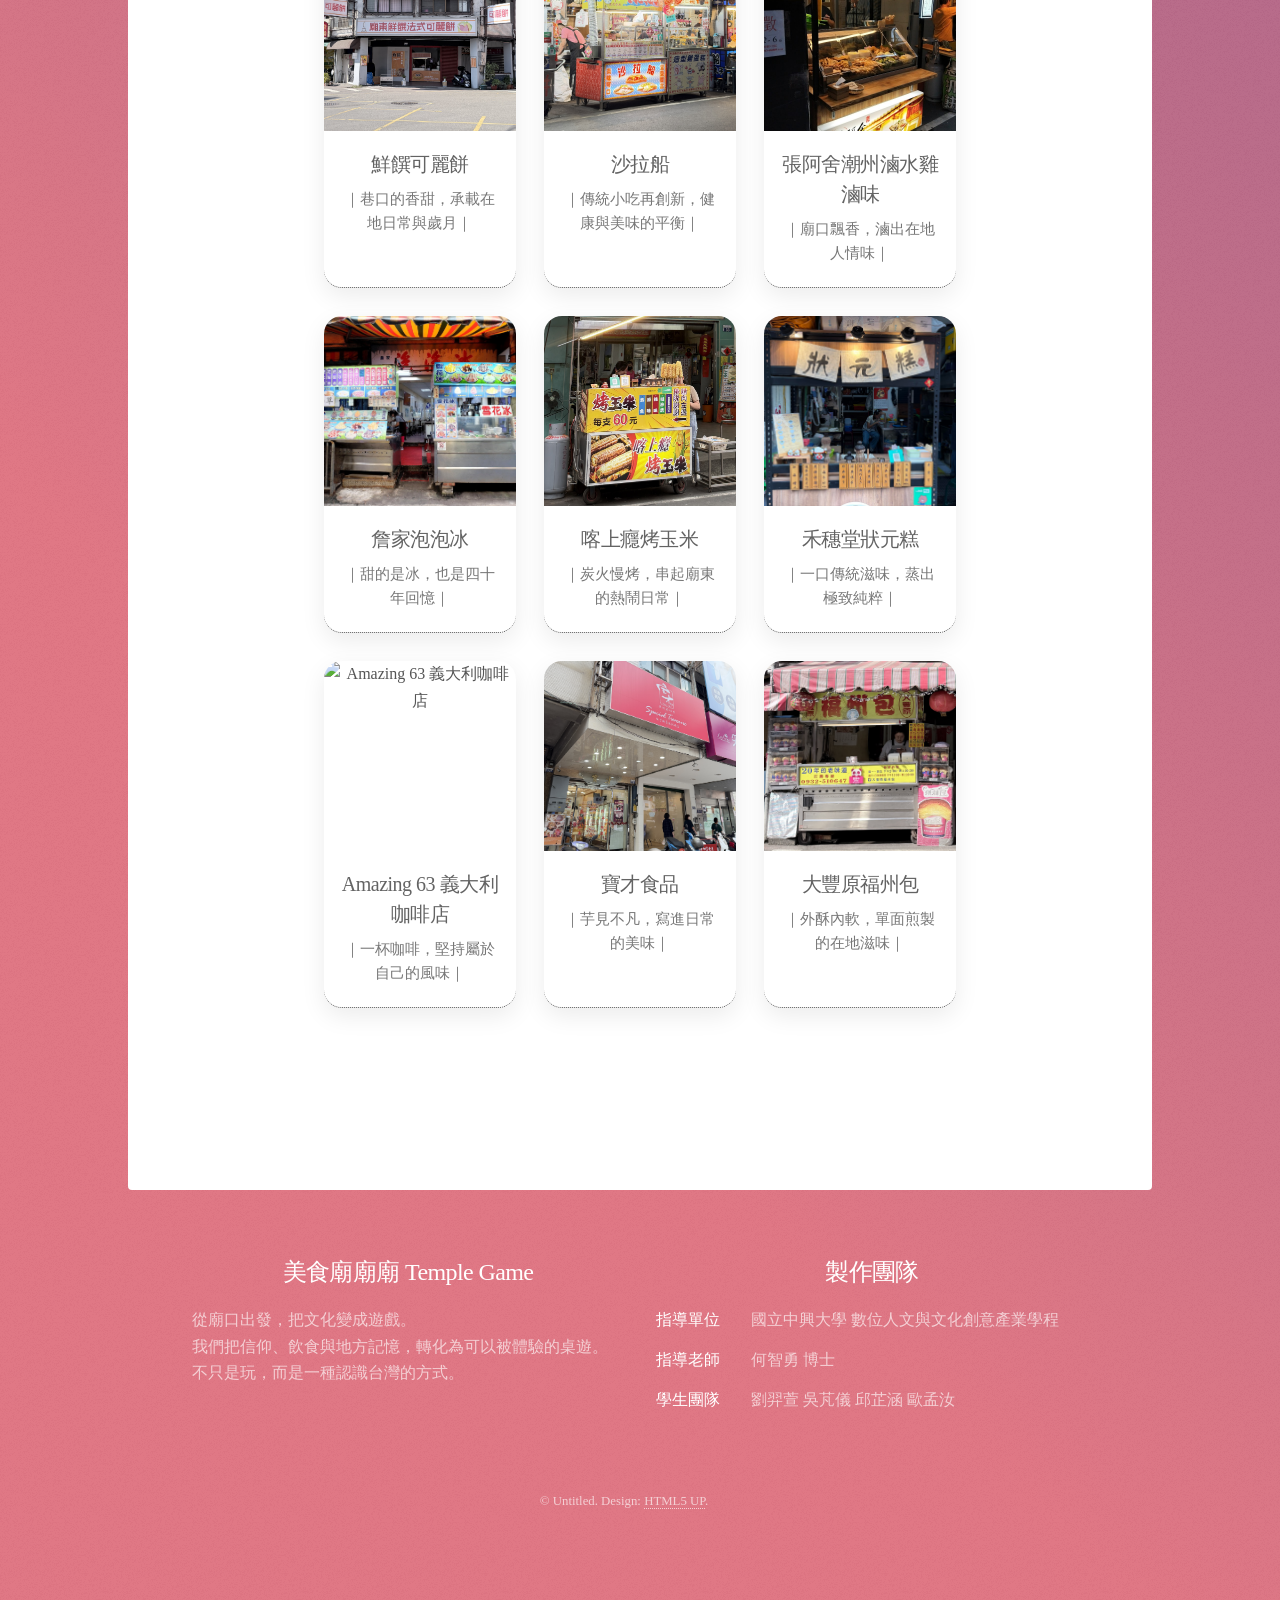
==== commit efed72f8: "Add files via upload" ====
--- a/generic.html
+++ b/generic.html
@@ -141,6 +141,111 @@
     </article>
   </div>
 					<hr>
+	<section class="shop-section">
+  <h2>店家介紹網頁連結</h2>
+
+  <div class="shop-grid">
+    <a href="https://mimimoumou903.github.io/115042101/" class="shop-card">
+      <img src="images/章魚燒.jpg" width="30%" height="30%" alt=""/>
+      <div class="shop-info">
+        <h3>二代目章魚燒</h3>
+        <p>｜原味，是最純粹的台灣小吃｜</p>
+      </div>
+    </a>
+
+    <a href="https://mimimoumou903.github.io/115042502/" class="shop-card">
+      <img src="images/老雪花齋.JPG" width="30%" height="30%" alt="老雪花齋"/>
+<div class="shop-info">
+  <h3>老雪花齋</h3>
+  <p>｜一口綠豆椪，一段百年故事｜</p>
+</div>
+    </a>
+
+    <a href="https://mimimoumou903.github.io/115042602/" class="shop-card">
+     <img src="images/豐源飯店.JPG" width="30%" height="30%" alt="豐源飯店"/>
+<div class="shop-info">
+  <h3>豐源飯店</h3>
+  <p>｜吃的是料理，更是時代的回憶｜</p>
+</div>
+    </a>
+
+    <a href="https://mimimoumou903.github.io/115042506/" class="shop-card">
+      <img src="images/可麗餅.JPG" width="30%" height="30%" alt="可麗餅"/>
+<div class="shop-info">
+  <h3>鮮饌可麗餅</h3>
+  <p>｜巷口的香甜，承載在地日常與歲月｜</p>
+</div>
+    </a>
+	  
+	  <a href="https://mimimoumou903.github.io/115042301/" class="shop-card">
+     <img src="images/沙拉船.JPG" width="2205" height="2205" alt="沙拉船"/>
+<div class="shop-info">
+  <h3>沙拉船</h3>
+  <p>｜傳統小吃再創新，健康與美味的平衡｜</p>
+</div>
+    </a>
+	  
+	   <a href="https://mimimoumou903.github.io/115042503/" class="shop-card">
+<img src="images/滷味.jpg" width="768" height="1024" alt="張阿舍潮州滷水雞滷味"/>
+<div class="shop-info">
+  <h3>張阿舍潮州滷水雞滷味</h3>
+  <p>｜廟口飄香，滷出在地人情味｜</p>
+</div>
+    </a>
+	  
+	  <a href="https://mimimoumou903.github.io/115042505/" class="shop-card">
+     <img src="images/泡泡冰.png" width="1280" height="853" alt="詹家泡泡冰"/>
+<div class="shop-info">
+  <h3>詹家泡泡冰</h3>
+  <p>｜甜的是冰，也是四十年回憶｜</p>
+</div>
+    </a>
+	  
+	  <a href="https://mimimoumou903.github.io/115042504/" class="shop-card">
+     <img src="images/烤玉米.JPG" width="1530" height="1530" alt="喀上癮烤玉米"/>
+<div class="shop-info">
+  <h3>喀上癮烤玉米</h3>
+  <p>｜炭火慢烤，串起廟東的熱鬧日常｜</p>
+</div>
+    </a>
+	  
+	  <a href="https://mimimoumou903.github.io/115042501/" class="shop-card">
+     <img src="images/狀元糕.jpg" width="2048" height="1536" alt="禾穗堂狀元糕"/>
+<div class="shop-info">
+  <h3>禾穗堂狀元糕</h3>
+  <p>｜一口傳統滋味，蒸出極致純粹｜</p>
+</div>
+    </a>
+	  
+	  <a href="https://mimimoumou903.github.io/115042302/" class="shop-card">
+     <img src="images/咖啡.JPG" width="5712" height="4284" alt="Amazing 63 義大利咖啡店"/>
+<div class="shop-info">
+  <h3>Amazing 63 義大利咖啡店</h3>
+  <p>｜一杯咖啡，堅持屬於自己的風味｜</p>
+</div>
+    </a>
+	  
+	  <a href="https://mimimoumou903.github.io/115042701/" class="shop-card">
+     <img src="images/寶才.JPG" width="4284" height="4837" alt="寶才食品"/>
+<div class="shop-info">
+  <h3>寶才食品</h3>
+  <p>｜芋見不凡，寫進日常的美味｜</p>
+</div>
+    </a>
+	  
+	  <a href="https://mimimoumou903.github.io/115042102/" class="shop-card">
+     <img src="images/福州包.JPG" width="1836" height="1706" alt="大豐原福州包"/>
+<div class="shop-info">
+  <h3>大豐原福州包</h3>
+  <p>｜外酥內軟，單面煎製的在地滋味｜</p>
+</div>
+    </a>
+	  
+  </div>
+</section>				
+					
+					
+					
 </section>
 				</section>
 				
--- a/assets/css/main.css
+++ b/assets/css/main.css
@@ -503,9 +503,105 @@
 }
 
 .voice-card p {
-  font-size: 16px;
+  font-size: 17px;
   line-height: 1.8;
 }
+
+
+.shop-section {
+  padding: 70px 8%;
+  text-align: center;
+}
+
+.shop-section h2 {
+  margin-bottom: 40px;
+  color: #555;
+}
+
+.shop-grid {
+  display: grid;
+  grid-template-columns: repeat(3, 1fr);
+  gap: 28px;
+}
+
+.shop-card {
+  display: block;
+  text-decoration: none;
+  color: #555;
+  background: #fff;
+  border-radius: 18px;
+  overflow: hidden;
+  box-shadow: 0 8px 24px rgba(0, 0, 0, 0.08);
+  transition: 0.3s ease;
+}
+
+.shop-card:hover {
+  transform: translateY(-6px);
+  box-shadow: 0 14px 32px rgba(0, 0, 0, 0.12);
+}
+
+.shop-card img {
+  width: 100%;
+  height: 190px;
+  object-fit: cover;
+  display: block;
+}
+
+.shop-info {
+  padding: 18px 16px 22px;
+}
+
+.shop-info h3 {
+  font-size: 20px;
+  margin: 0 0 8px;
+}
+
+.shop-info p {
+  font-size: 15px;
+  line-height: 1.6;
+  margin: 0;
+  color: #777;
+}
+
+/* 平板：3欄 */
+@media screen and (max-width: 1024px) {
+  .shop-grid {
+    grid-template-columns: repeat(3, 1fr);
+  }
+}
+
+/* 手機：2欄 */
+@media screen and (max-width: 768px) {
+  .shop-section {
+    padding: 50px 6%;
+  }
+
+  .shop-grid {
+    grid-template-columns: repeat(2, 1fr);
+    gap: 18px;
+  }
+
+  .shop-card img {
+    height: 130px;
+  }
+
+  .shop-info {
+    padding: 12px 10px 16px;
+  }
+
+  .shop-info h3 {
+    font-size: 16px;
+  }
+
+  .shop-info p {
+    font-size: 13px;
+  }
+}
+
+
+
+
+
 
 .avatar {
   border: 2px solid #ddd;
